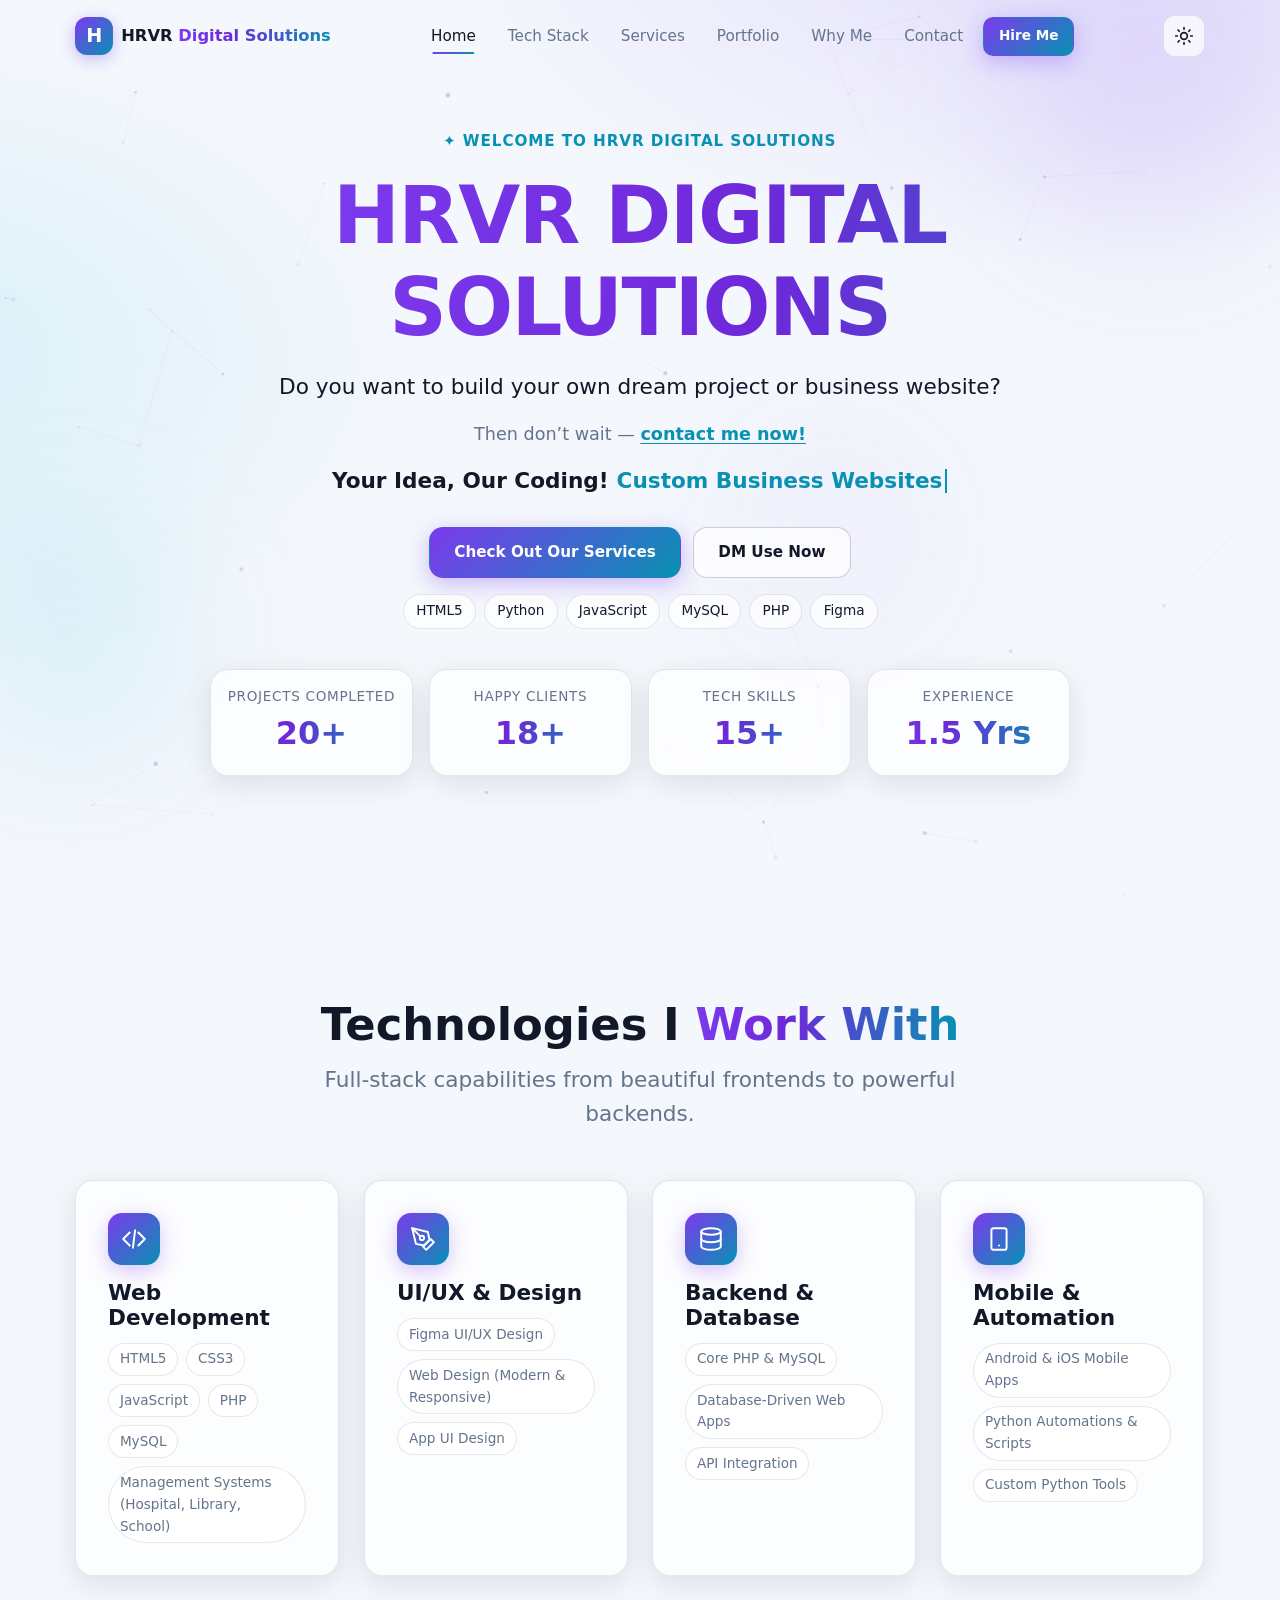
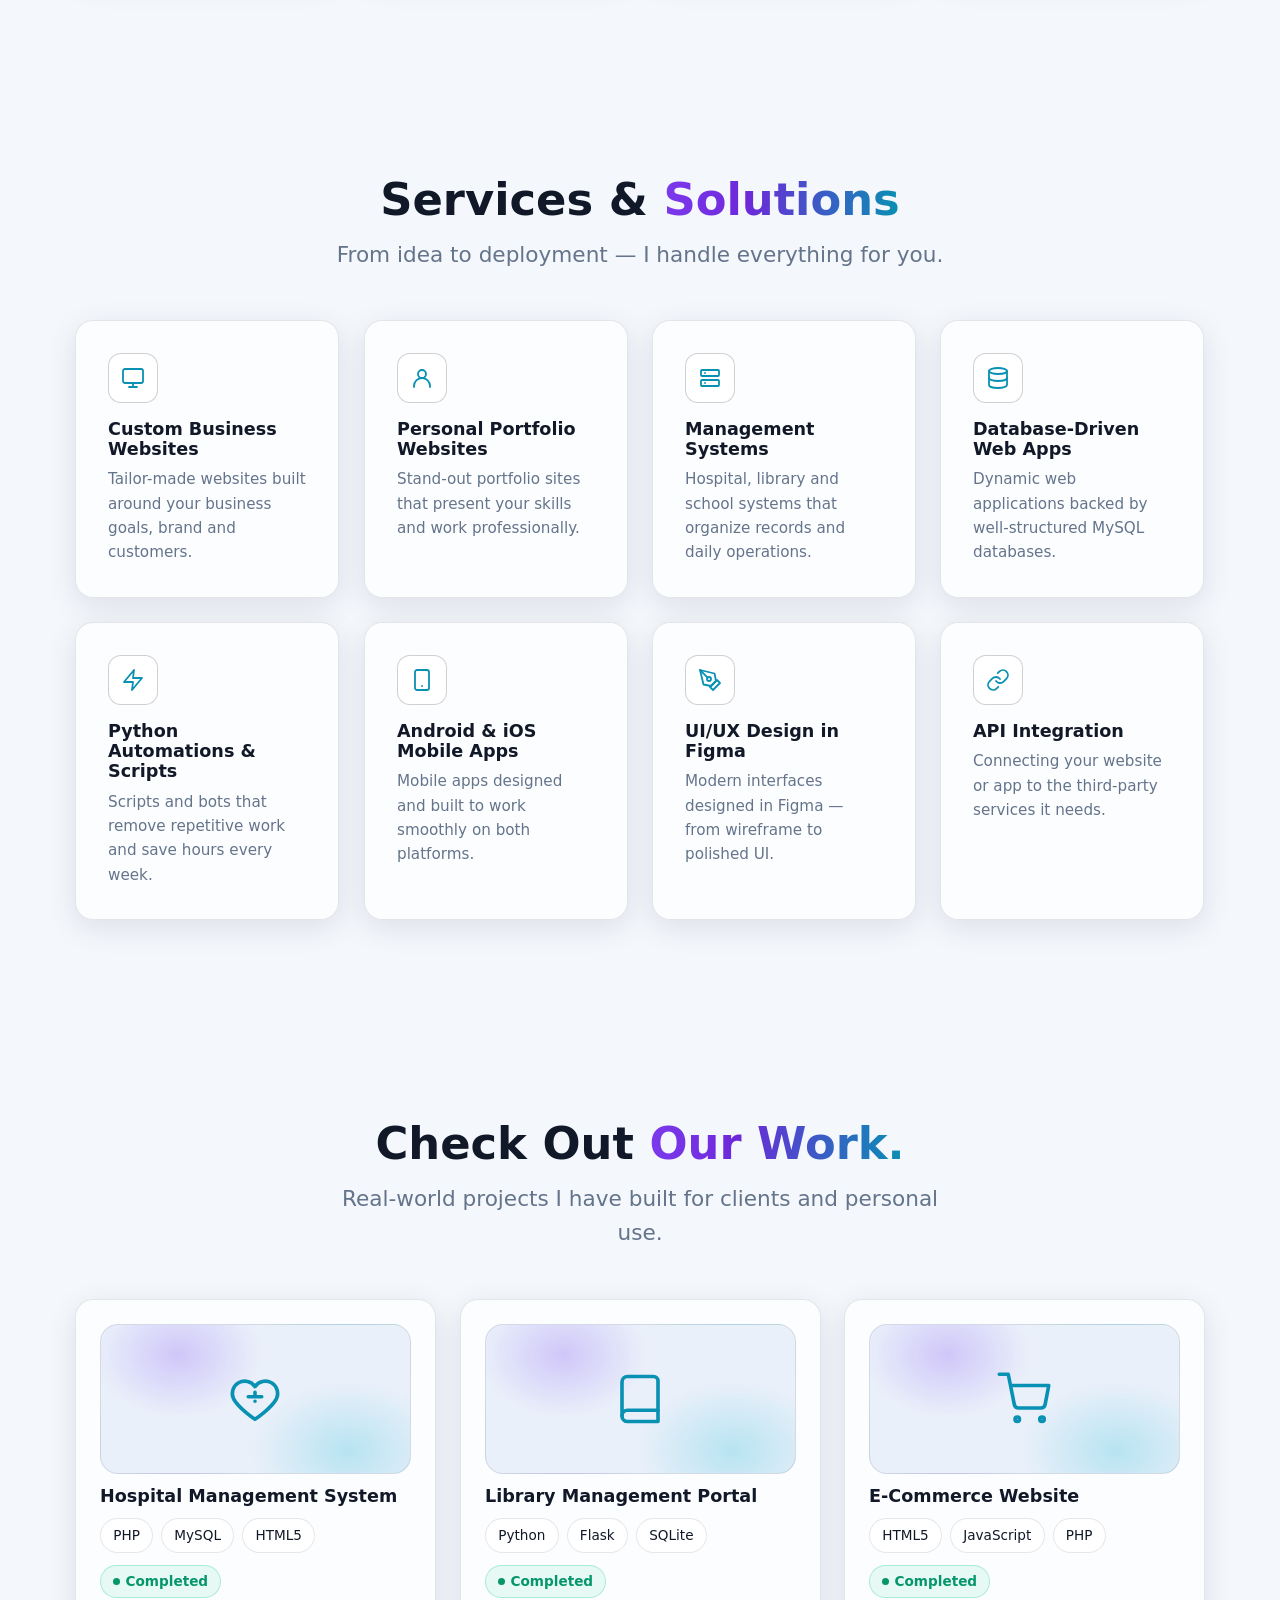
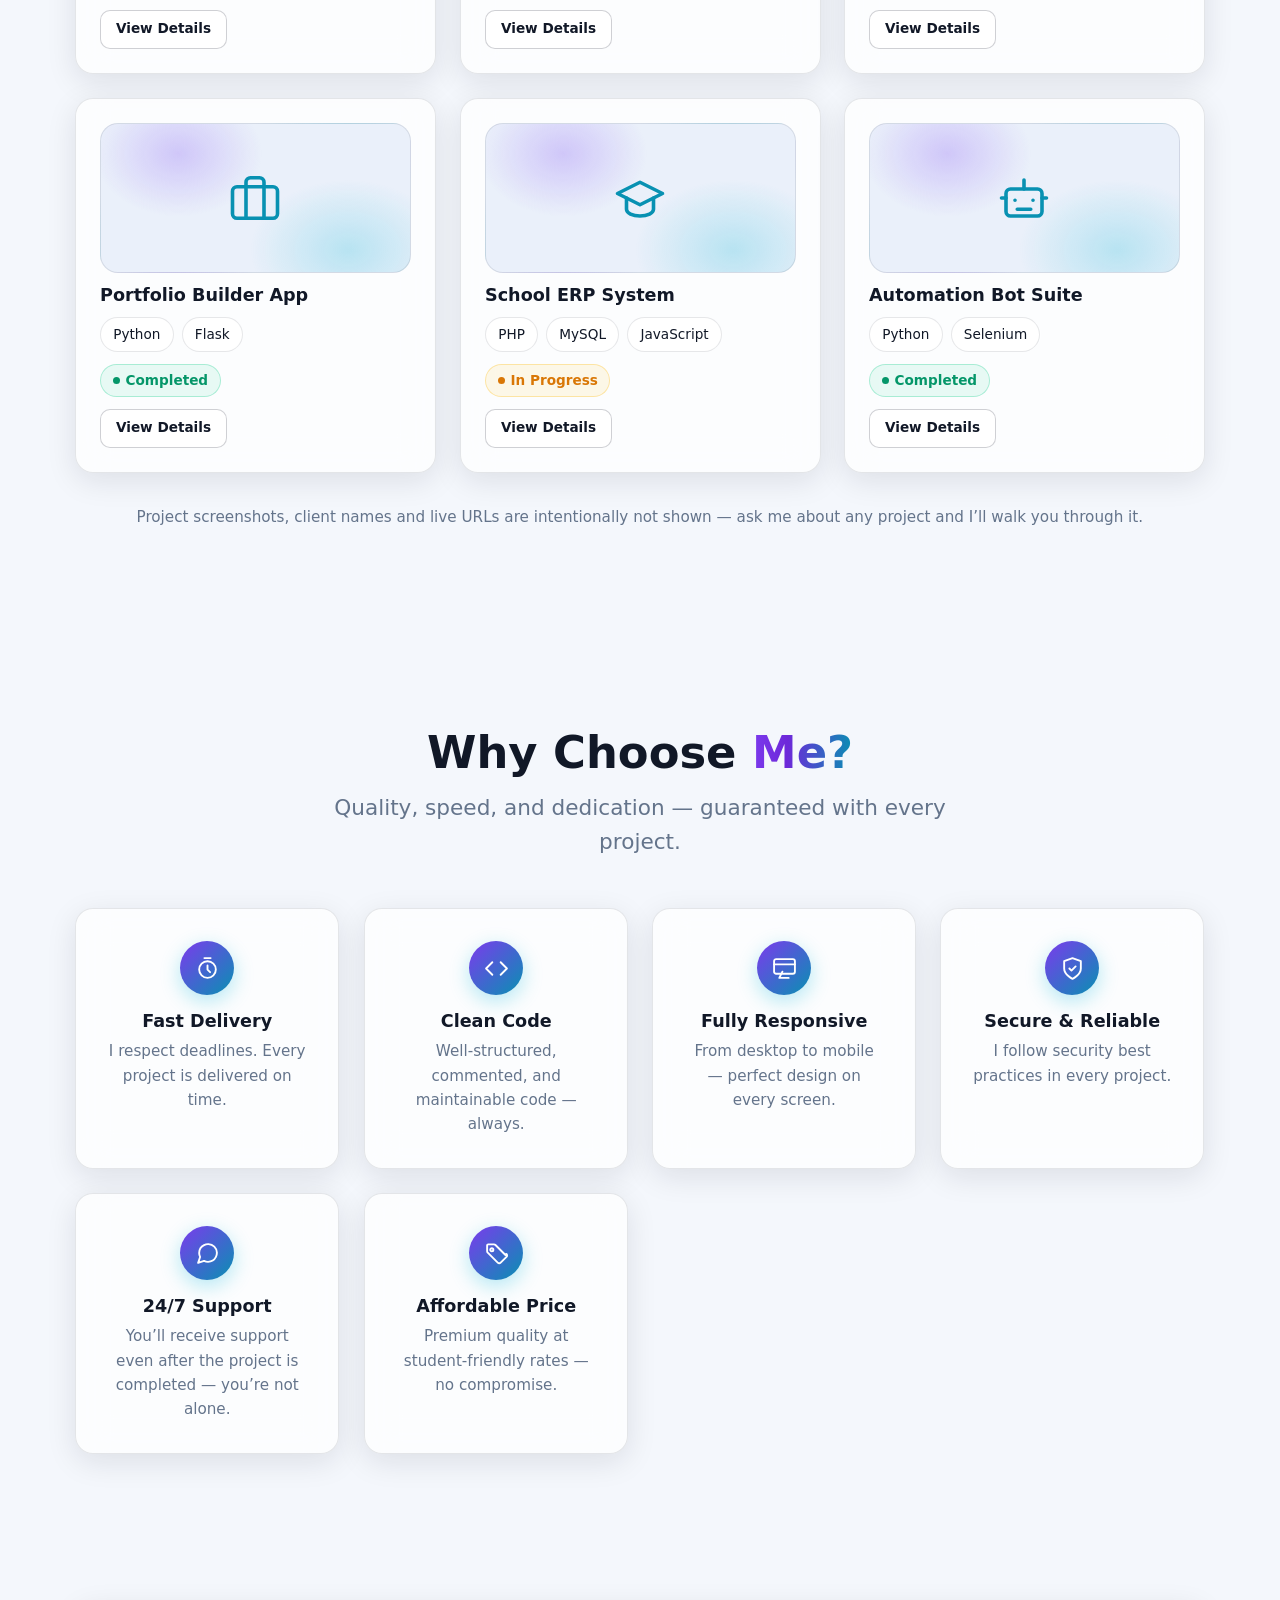
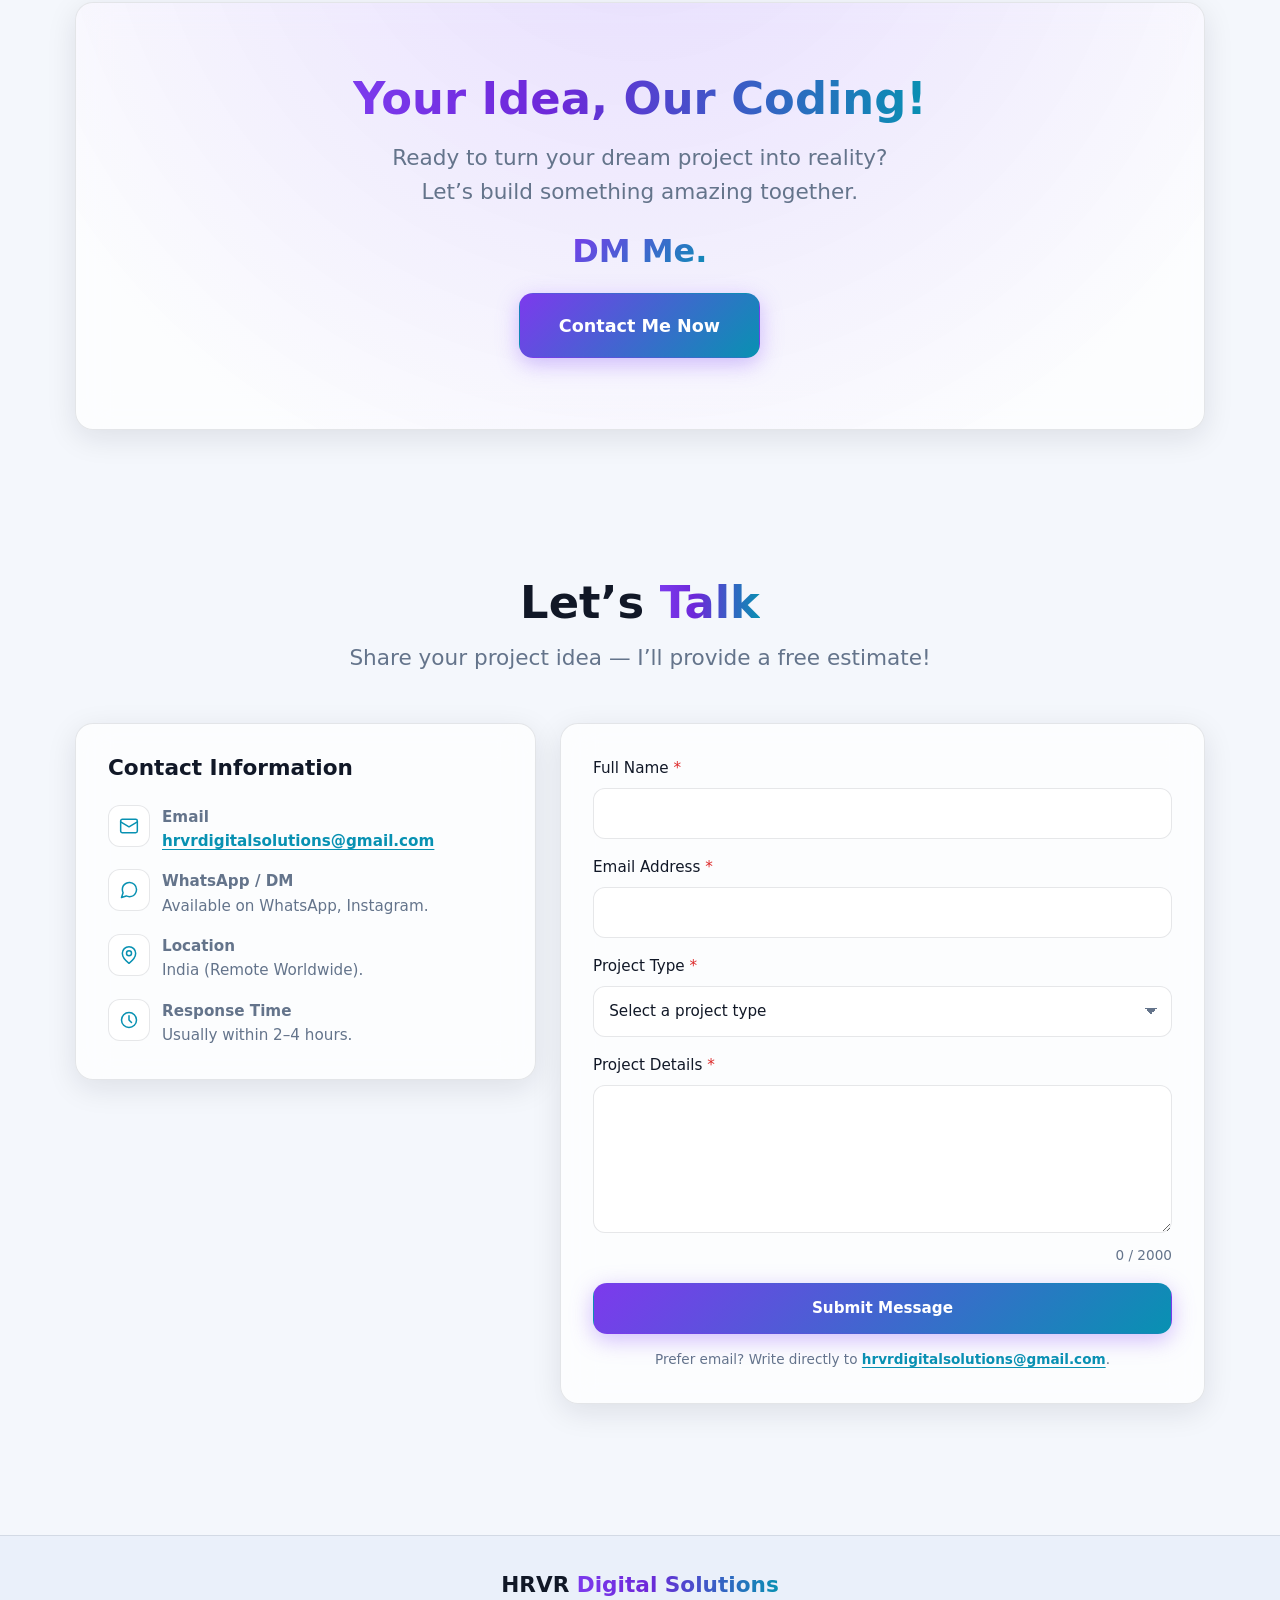
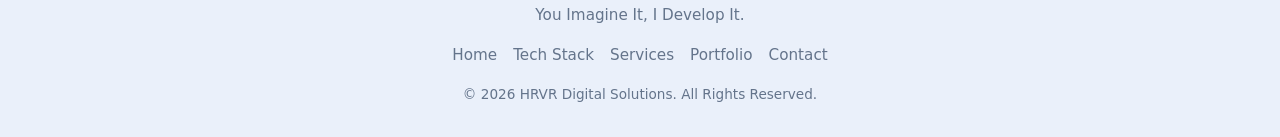
==== index.html @ 21f45f46 "Initial commit with active contact form" ====
<!DOCTYPE html>
<html lang="en" data-theme="dark">
<head>
  <meta charset="UTF-8" />
  <meta name="viewport" content="width=device-width, initial-scale=1.0" />
  <meta http-equiv="X-Content-Type-Options" content="nosniff" />

  <!--
    SECURITY NOTE (Content-Security-Policy):
    A meta CSP is a convenience only and CANNOT replace real HTTP response headers.
    Deploy the strict CSP documented in security/SECURITY.md via your hosting
    provider's header configuration (e.g. _headers file, nginx, Netlify, Vercel).
    It is intentionally NOT inlined here so the header remains the single source
    of truth and cannot drift from this file.
  -->

  <title>HRVR Digital Solutions — Custom Websites, Automations & Mobile Apps</title>
  <meta name="description" content="HRVR Digital Solutions builds custom business websites, management systems, Python automations, mobile apps and UI/UX designs. India-based, working remotely worldwide. Free estimates — response within 2-4 hours." />
  <meta name="robots" content="index, follow" />
  <meta name="author" content="HRVR Digital Solutions" />

  <!-- Open Graph -->
  <meta property="og:type" content="website" />
  <meta property="og:site_name" content="HRVR Digital Solutions" />
  <meta property="og:title" content="HRVR Digital Solutions — Your Idea, Our Coding!" />
  <meta property="og:description" content="Custom business websites, management systems, Python automations, mobile apps and UI/UX design. Contact for a free estimate." />
  <meta property="og:locale" content="en_US" />
  <!-- Canonical URL: uncomment and set to your real production domain on deploy.
  <link rel="canonical" href="https://YOUR-DOMAIN.example/" />
  <meta property="og:url" content="https://YOUR-DOMAIN.example/" />
  -->

  <meta name="theme-color" content="#080B18" media="(prefers-color-scheme: dark)" />
  <meta name="theme-color" content="#F4F7FC" media="(prefers-color-scheme: light)" />

  <link rel="icon" type="image/svg+xml" href="assets/icons/favicon.svg" />

  <!-- Theme guard: sets data-theme BEFORE first paint to prevent theme flash. -->
  <script src="js/theme.js"></script>

  <link rel="stylesheet" href="css/variables.css" />
  <link rel="stylesheet" href="css/reset.css" />
  <link rel="stylesheet" href="css/themes.css" />
  <link rel="stylesheet" href="css/style.css" />
  <link rel="stylesheet" href="css/components.css" />
  <link rel="stylesheet" href="css/animations.css" />
  <link rel="stylesheet" href="css/responsive.css" />
</head>

<body>
  <a class="skip-link" href="#main-content">Skip to main content</a>

  <!-- Page loader -->
  <div class="page-loader" id="page-loader" aria-hidden="true">
    <div class="page-loader__ring" role="presentation"></div>
    <p class="page-loader__brand">HRVR</p>
  </div>

  <!-- Ambient background layer -->
  <div class="bg-layer" aria-hidden="true">
    <div class="orb orb--1"></div>
    <div class="orb orb--2"></div>
    <div class="orb orb--3"></div>
    <canvas id="particle-canvas" class="bg-layer__canvas"></canvas>
  </div>

  <!-- ============ NAVIGATION ============ -->
  <header class="site-header" id="site-header">
    <nav class="navbar" aria-label="Primary navigation">
      <a href="#home" class="navbar__brand" data-nav-link>
        <span class="navbar__logo" aria-hidden="true">H</span>
        <span class="navbar__name">HRVR <span class="text-gradient">Digital Solutions</span></span>
      </a>

      <ul class="navbar__links" id="nav-links">
        <li><a href="#home" class="navbar__link is-active" data-nav-link>Home</a></li>
        <li><a href="#tech-stack" class="navbar__link" data-nav-link>Tech Stack</a></li>
        <li><a href="#services" class="navbar__link" data-nav-link>Services</a></li>
        <li><a href="#portfolio" class="navbar__link" data-nav-link>Portfolio</a></li>
        <li><a href="#why-me" class="navbar__link" data-nav-link>Why Me</a></li>
        <li><a href="#contact" class="navbar__link" data-nav-link>Contact</a></li>
        <li class="navbar__cta-item">
          <a href="#contact" class="btn btn--primary btn--sm" data-nav-link>Hire Me</a>
        </li>
      </ul>

      <div class="navbar__actions">
        <button type="button" class="theme-toggle" id="theme-toggle" aria-label="Switch to light theme" aria-pressed="false">
          <svg class="icon icon--sun" viewBox="0 0 24 24" fill="none" stroke="currentColor" stroke-width="2" stroke-linecap="round" aria-hidden="true">
            <circle cx="12" cy="12" r="4"></circle>
            <path d="M12 2v2m0 16v2M4.93 4.93l1.41 1.41m11.32 11.32 1.41 1.41M2 12h2m16 0h2M4.93 19.07l1.41-1.41M17.66 6.34l1.41-1.41"></path>
          </svg>
          <svg class="icon icon--moon" viewBox="0 0 24 24" fill="none" stroke="currentColor" stroke-width="2" stroke-linecap="round" aria-hidden="true">
            <path d="M21 12.79A9 9 0 1 1 11.21 3 7 7 0 0 0 21 12.79z"></path>
          </svg>
        </button>

        <button type="button" class="hamburger" id="hamburger" aria-label="Open navigation menu" aria-expanded="false" aria-controls="nav-links">
          <span class="hamburger__bar" aria-hidden="true"></span>
          <span class="hamburger__bar" aria-hidden="true"></span>
          <span class="hamburger__bar" aria-hidden="true"></span>
        </button>
      </div>
    </nav>
  </header>

  <main id="main-content">
    <!-- ============ HERO ============ -->
    <section class="section hero" id="home" aria-labelledby="hero-heading">
      <div class="container hero__inner">
        <p class="hero__eyebrow reveal" data-reveal>✦ Welcome to HRVR Digital Solutions</p>

        <h1 class="hero__heading reveal" data-reveal id="hero-heading">
          <span class="text-gradient hero__heading-line">HRVR DIGITAL</span>
          <span class="text-gradient hero__heading-line">SOLUTIONS</span>
        </h1>

        <p class="hero__question reveal" data-reveal>
          Do you want to build your own dream project or business website?
        </p>
        <p class="hero__answer reveal" data-reveal>
          Then don&rsquo;t wait — <a href="#contact" class="link-accent" data-nav-link>contact me now!</a>
        </p>

        <p class="hero__tagline reveal" data-reveal>
          <span class="hero__tagline-static">Your Idea, Our&nbsp;Coding!</span>
          <span class="hero__typing-wrap" aria-hidden="true"><span id="typing-text"></span><span class="typing-caret"></span></span>
          <span class="visually-hidden">Specialties: Custom Business Websites, Python Automations, Mobile Apps, Management Systems, UI/UX Designs in Figma.</span>
        </p>

        <div class="hero__cta reveal" data-reveal>
          <a href="#services" class="btn btn--primary" data-nav-link>Check Out Our Services</a>
          <a href="#contact" class="btn btn--ghost" data-nav-link>DM Use Now</a>
        </div>

        <ul class="badge-row reveal" data-reveal aria-label="Core technologies">
          <li class="badge">HTML5</li>
          <li class="badge">Python</li>
          <li class="badge">JavaScript</li>
          <li class="badge">MySQL</li>
          <li class="badge">PHP</li>
          <li class="badge">Figma</li>
        </ul>

        <dl class="stats-grid reveal" data-reveal>
          <div class="stat glass-card">
            <dt class="stat__label">Projects Completed</dt>
            <dd class="stat__value"><span class="counter" data-target="20">0</span>+</dd>
          </div>
          <div class="stat glass-card">
            <dt class="stat__label">Happy Clients</dt>
            <dd class="stat__value"><span class="counter" data-target="18">0</span>+</dd>
          </div>
          <div class="stat glass-card">
            <dt class="stat__label">Tech Skills</dt>
            <dd class="stat__value"><span class="counter" data-target="15">0</span>+</dd>
          </div>
          <div class="stat glass-card">
            <dt class="stat__label">Experience</dt>
            <dd class="stat__value"><span class="counter" data-target="1.5" data-decimals="1">0</span> Yrs</dd>
          </div>
        </dl>
      </div>
    </section>

    <!-- ============ TECH STACK ============ -->
    <section class="section" id="tech-stack" aria-labelledby="tech-heading">
      <div class="container">
        <header class="section__header reveal" data-reveal>
          <h2 class="section__title" id="tech-heading">Technologies I <span class="text-gradient">Work With</span></h2>
          <p class="section__desc">Full-stack capabilities from beautiful frontends to powerful backends.</p>
        </header>

        <div class="tech-grid">
          <article class="glass-card tech-card reveal" data-reveal>
            <div class="tech-card__icon" aria-hidden="true">
              <svg viewBox="0 0 24 24" fill="none" stroke="currentColor" stroke-width="1.8" stroke-linecap="round" stroke-linejoin="round"><path d="m8 6-6 6 6 6M16 6l6 6-6 6M13 4l-2 16"/></svg>
            </div>
            <h3 class="tech-card__title">Web Development</h3>
            <ul class="chip-list">
              <li class="chip">HTML5</li>
              <li class="chip">CSS3</li>
              <li class="chip">JavaScript</li>
              <li class="chip">PHP</li>
              <li class="chip">MySQL</li>
              <li class="chip">Management Systems (Hospital, Library, School)</li>
            </ul>
          </article>

          <article class="glass-card tech-card reveal" data-reveal>
            <div class="tech-card__icon" aria-hidden="true">
              <svg viewBox="0 0 24 24" fill="none" stroke="currentColor" stroke-width="1.8" stroke-linecap="round" stroke-linejoin="round"><path d="M12 19l7-7 3 3-7 7-3-3z"/><path d="M18 13l-1.5-7.5L2 2l3.5 14.5L13 18l5-5z"/><path d="M2 2l7.586 7.586"/><circle cx="11" cy="11" r="2"/></svg>
            </div>
            <h3 class="tech-card__title">UI/UX &amp; Design</h3>
            <ul class="chip-list">
              <li class="chip">Figma UI/UX Design</li>
              <li class="chip">Web Design (Modern &amp; Responsive)</li>
              <li class="chip">App UI Design</li>
            </ul>
          </article>

          <article class="glass-card tech-card reveal" data-reveal>
            <div class="tech-card__icon" aria-hidden="true">
              <svg viewBox="0 0 24 24" fill="none" stroke="currentColor" stroke-width="1.8" stroke-linecap="round" stroke-linejoin="round"><ellipse cx="12" cy="5" rx="9" ry="3"/><path d="M21 12c0 1.66-4 3-9 3s-9-1.34-9-3"/><path d="M3 5v14c0 1.66 4 3 9 3s9-1.34 9-3V5"/></svg>
            </div>
            <h3 class="tech-card__title">Backend &amp; Database</h3>
            <ul class="chip-list">
              <li class="chip">Core PHP &amp; MySQL</li>
              <li class="chip">Database-Driven Web Apps</li>
              <li class="chip">API Integration</li>
            </ul>
          </article>

          <article class="glass-card tech-card reveal" data-reveal>
            <div class="tech-card__icon" aria-hidden="true">
              <svg viewBox="0 0 24 24" fill="none" stroke="currentColor" stroke-width="1.8" stroke-linecap="round" stroke-linejoin="round"><rect x="5" y="2" width="14" height="20" rx="2"/><path d="M12 18h.01"/></svg>
            </div>
            <h3 class="tech-card__title">Mobile &amp; Automation</h3>
            <ul class="chip-list">
              <li class="chip">Android &amp; iOS Mobile Apps</li>
              <li class="chip">Python Automations &amp; Scripts</li>
              <li class="chip">Custom Python Tools</li>
            </ul>
          </article>
        </div>
      </div>
    </section>

    <!-- ============ SERVICES ============ -->
    <section class="section" id="services" aria-labelledby="services-heading">
      <div class="container">
        <header class="section__header reveal" data-reveal>
          <h2 class="section__title">Services &amp; <span class="text-gradient">Solutions</span></h2>
          <p class="section__desc" id="services-heading">From idea to deployment — I handle everything for you.</p>
        </header>

        <div class="services-grid">
          <article class="glass-card service-card reveal" data-reveal>
            <div class="service-card__icon" aria-hidden="true">
              <svg viewBox="0 0 24 24" fill="none" stroke="currentColor" stroke-width="1.8" stroke-linecap="round" stroke-linejoin="round"><rect x="2" y="3" width="20" height="14" rx="2"/><path d="M8 21h8M12 17v4"/></svg>
            </div>
            <h3 class="service-card__title">Custom Business Websites</h3>
            <p class="service-card__desc">Tailor-made websites built around your business goals, brand and customers.</p>
          </article>

          <article class="glass-card service-card reveal" data-reveal>
            <div class="service-card__icon" aria-hidden="true">
              <svg viewBox="0 0 24 24" fill="none" stroke="currentColor" stroke-width="1.8" stroke-linecap="round" stroke-linejoin="round"><circle cx="12" cy="8" r="4"/><path d="M4 21v-1a8 8 0 0 1 16 0v1"/></svg>
            </div>
            <h3 class="service-card__title">Personal Portfolio Websites</h3>
            <p class="service-card__desc">Stand-out portfolio sites that present your skills and work professionally.</p>
          </article>

          <article class="glass-card service-card reveal" data-reveal>
            <div class="service-card__icon" aria-hidden="true">
              <svg viewBox="0 0 24 24" fill="none" stroke="currentColor" stroke-width="1.8" stroke-linecap="round" stroke-linejoin="round"><rect x="3" y="4" width="18" height="6" rx="1"/><rect x="3" y="14" width="18" height="6" rx="1"/><path d="M7 7h.01M7 17h.01"/></svg>
            </div>
            <h3 class="service-card__title">Management Systems</h3>
            <p class="service-card__desc">Hospital, library and school systems that organize records and daily operations.</p>
          </article>

          <article class="glass-card service-card reveal" data-reveal>
            <div class="service-card__icon" aria-hidden="true">
              <svg viewBox="0 0 24 24" fill="none" stroke="currentColor" stroke-width="1.8" stroke-linecap="round" stroke-linejoin="round"><ellipse cx="12" cy="5" rx="9" ry="3"/><path d="M21 12c0 1.66-4 3-9 3s-9-1.34-9-3"/><path d="M3 5v14c0 1.66 4 3 9 3s9-1.34 9-3V5"/></svg>
            </div>
            <h3 class="service-card__title">Database-Driven Web Apps</h3>
            <p class="service-card__desc">Dynamic web applications backed by well-structured MySQL databases.</p>
          </article>

          <article class="glass-card service-card reveal" data-reveal>
            <div class="service-card__icon" aria-hidden="true">
              <svg viewBox="0 0 24 24" fill="none" stroke="currentColor" stroke-width="1.8" stroke-linecap="round" stroke-linejoin="round"><path d="M13 2 3 14h9l-1 8 10-12h-9l1-8z"/></svg>
            </div>
            <h3 class="service-card__title">Python Automations &amp; Scripts</h3>
            <p class="service-card__desc">Scripts and bots that remove repetitive work and save hours every week.</p>
          </article>

          <article class="glass-card service-card reveal" data-reveal>
            <div class="service-card__icon" aria-hidden="true">
              <svg viewBox="0 0 24 24" fill="none" stroke="currentColor" stroke-width="1.8" stroke-linecap="round" stroke-linejoin="round"><rect x="5" y="2" width="14" height="20" rx="2"/><path d="M12 18h.01"/></svg>
            </div>
            <h3 class="service-card__title">Android &amp; iOS Mobile Apps</h3>
            <p class="service-card__desc">Mobile apps designed and built to work smoothly on both platforms.</p>
          </article>

          <article class="glass-card service-card reveal" data-reveal>
            <div class="service-card__icon" aria-hidden="true">
              <svg viewBox="0 0 24 24" fill="none" stroke="currentColor" stroke-width="1.8" stroke-linecap="round" stroke-linejoin="round"><path d="M12 19l7-7 3 3-7 7-3-3z"/><path d="M18 13l-1.5-7.5L2 2l3.5 14.5L13 18l5-5z"/><path d="M2 2l7.586 7.586"/><circle cx="11" cy="11" r="2"/></svg>
            </div>
            <h3 class="service-card__title">UI/UX Design in Figma</h3>
            <p class="service-card__desc">Modern interfaces designed in Figma — from wireframe to polished UI.</p>
          </article>

          <article class="glass-card service-card reveal" data-reveal>
            <div class="service-card__icon" aria-hidden="true">
              <svg viewBox="0 0 24 24" fill="none" stroke="currentColor" stroke-width="1.8" stroke-linecap="round" stroke-linejoin="round"><path d="M10 13a5 5 0 0 0 7.54.54l3-3a5 5 0 0 0-7.07-7.07l-1.72 1.71"/><path d="M14 11a5 5 0 0 0-7.54-.54l-3 3a5 5 0 0 0 7.07 7.07l1.71-1.71"/></svg>
            </div>
            <h3 class="service-card__title">API Integration</h3>
            <p class="service-card__desc">Connecting your website or app to the third-party services it needs.</p>
          </article>
        </div>
      </div>
    </section>

    <!-- ============ PORTFOLIO ============ -->
    <section class="section" id="portfolio" aria-labelledby="portfolio-heading">
      <div class="container">
        <header class="section__header reveal" data-reveal>
          <h2 class="section__title">Check Out <span class="text-gradient">Our Work.</span></h2>
          <p class="section__desc" id="portfolio-heading">Real-world projects I have built for clients and personal use.</p>
        </header>

        <div class="portfolio-grid">
          <article class="glass-card project-card reveal" data-reveal
            data-project='{"title":"Hospital Management System","tech":["PHP","MySQL","HTML5"],"status":"Completed"}'>
            <div class="project-card__visual" aria-hidden="true">
              <svg viewBox="0 0 24 24" fill="none" stroke="currentColor" stroke-width="1.6" stroke-linecap="round" stroke-linejoin="round"><path d="M12 21s-7-4.6-9.5-9A5.5 5.5 0 0 1 12 6.5 5.5 5.5 0 0 1 21.5 12C19 16.4 12 21 12 21z"/><path d="M9 11h2m2 0h2m-3-2v2m0 2v.01" /></svg>
            </div>
            <h3 class="project-card__title">Hospital Management System</h3>
            <ul class="badge-row badge-row--sm" aria-label="Technologies used">
              <li class="badge">PHP</li><li class="badge">MySQL</li><li class="badge">HTML5</li>
            </ul>
            <p class="project-card__meta">
              <span class="status status--done" aria-label="Status: Completed"><span class="status__dot" aria-hidden="true"></span>Completed</span>
            </p>
            <button type="button" class="btn btn--ghost btn--sm project-card__details" data-project-details>View Details</button>
          </article>

          <article class="glass-card project-card reveal" data-reveal
            data-project='{"title":"Library Management Portal","tech":["Python","Flask","SQLite"],"status":"Completed"}'>
            <div class="project-card__visual" aria-hidden="true">
              <svg viewBox="0 0 24 24" fill="none" stroke="currentColor" stroke-width="1.6" stroke-linecap="round" stroke-linejoin="round"><path d="M4 19.5A2.5 2.5 0 0 1 6.5 17H20V4a2 2 0 0 0-2-2H6.5A2.5 2.5 0 0 0 4 4.5v15z"/><path d="M4 19.5A2.5 2.5 0 0 0 6.5 22H20v-5"/></svg>
            </div>
            <h3 class="project-card__title">Library Management Portal</h3>
            <ul class="badge-row badge-row--sm" aria-label="Technologies used">
              <li class="badge">Python</li><li class="badge">Flask</li><li class="badge">SQLite</li>
            </ul>
            <p class="project-card__meta">
              <span class="status status--done" aria-label="Status: Completed"><span class="status__dot" aria-hidden="true"></span>Completed</span>
            </p>
            <button type="button" class="btn btn--ghost btn--sm project-card__details" data-project-details>View Details</button>
          </article>

          <article class="glass-card project-card reveal" data-reveal
            data-project='{"title":"E-Commerce Website","tech":["HTML5","JavaScript","PHP"],"status":"Completed"}'>
            <div class="project-card__visual" aria-hidden="true">
              <svg viewBox="0 0 24 24" fill="none" stroke="currentColor" stroke-width="1.6" stroke-linecap="round" stroke-linejoin="round"><circle cx="9" cy="21" r="1"/><circle cx="20" cy="21" r="1"/><path d="M1 1h4l2.68 13.39a2 2 0 0 0 2 1.61h9.72a2 2 0 0 0 2-1.61L23 6H6"/></svg>
            </div>
            <h3 class="project-card__title">E-Commerce Website</h3>
            <ul class="badge-row badge-row--sm" aria-label="Technologies used">
              <li class="badge">HTML5</li><li class="badge">JavaScript</li><li class="badge">PHP</li>
            </ul>
            <p class="project-card__meta">
              <span class="status status--done" aria-label="Status: Completed"><span class="status__dot" aria-hidden="true"></span>Completed</span>
            </p>
            <button type="button" class="btn btn--ghost btn--sm project-card__details" data-project-details>View Details</button>
          </article>

          <article class="glass-card project-card reveal" data-reveal
            data-project='{"title":"Portfolio Builder App","tech":["Python","Flask"],"status":"Completed"}'>
            <div class="project-card__visual" aria-hidden="true">
              <svg viewBox="0 0 24 24" fill="none" stroke="currentColor" stroke-width="1.6" stroke-linecap="round" stroke-linejoin="round"><rect x="2" y="7" width="20" height="14" rx="2"/><path d="M16 21V5a2 2 0 0 0-2-2h-4a2 2 0 0 0-2 2v16"/></svg>
            </div>
            <h3 class="project-card__title">Portfolio Builder App</h3>
            <ul class="badge-row badge-row--sm" aria-label="Technologies used">
              <li class="badge">Python</li><li class="badge">Flask</li>
            </ul>
            <p class="project-card__meta">
              <span class="status status--done" aria-label="Status: Completed"><span class="status__dot" aria-hidden="true"></span>Completed</span>
            </p>
            <button type="button" class="btn btn--ghost btn--sm project-card__details" data-project-details>View Details</button>
          </article>

          <article class="glass-card project-card reveal" data-reveal
            data-project='{"title":"School ERP System","tech":["PHP","MySQL","JavaScript"],"status":"In Progress"}'>
            <div class="project-card__visual" aria-hidden="true">
              <svg viewBox="0 0 24 24" fill="none" stroke="currentColor" stroke-width="1.6" stroke-linecap="round" stroke-linejoin="round"><path d="M22 10 12 5 2 10l10 5 10-5z"/><path d="M6 12v5c0 1.66 2.69 3 6 3s6-1.34 6-3v-5"/></svg>
            </div>
            <h3 class="project-card__title">School ERP System</h3>
            <ul class="badge-row badge-row--sm" aria-label="Technologies used">
              <li class="badge">PHP</li><li class="badge">MySQL</li><li class="badge">JavaScript</li>
            </ul>
            <p class="project-card__meta">
              <span class="status status--progress" aria-label="Status: In Progress"><span class="status__dot" aria-hidden="true"></span>In Progress</span>
            </p>
            <button type="button" class="btn btn--ghost btn--sm project-card__details" data-project-details>View Details</button>
          </article>

          <article class="glass-card project-card reveal" data-reveal
            data-project='{"title":"Automation Bot Suite","tech":["Python","Selenium"],"status":"Completed"}'>
            <div class="project-card__visual" aria-hidden="true">
              <svg viewBox="0 0 24 24" fill="none" stroke="currentColor" stroke-width="1.6" stroke-linecap="round" stroke-linejoin="round"><rect x="4" y="8" width="16" height="12" rx="2"/><path d="M12 8V4m-8 8H2m20 0h-2M8 13h.01M16 13h.01M9 17h6"/></svg>
            </div>
            <h3 class="project-card__title">Automation Bot Suite</h3>
            <ul class="badge-row badge-row--sm" aria-label="Technologies used">
              <li class="badge">Python</li><li class="badge">Selenium</li>
            </ul>
            <p class="project-card__meta">
              <span class="status status--done" aria-label="Status: Completed"><span class="status__dot" aria-hidden="true"></span>Completed</span>
            </p>
            <button type="button" class="btn btn--ghost btn--sm project-card__details" data-project-details>View Details</button>
          </article>
        </div>

        <p class="section__note reveal" data-reveal>Project screenshots, client names and live URLs are intentionally not shown — ask me about any project and I&rsquo;ll walk you through it.</p>
      </div>
    </section>

    <!-- ============ WHY CHOOSE ME ============ -->
    <section class="section" id="why-me" aria-labelledby="why-heading">
      <div class="container">
        <header class="section__header reveal" data-reveal>
          <h2 class="section__title">Why Choose <span class="text-gradient">Me?</span></h2>
          <p class="section__desc" id="why-heading">Quality, speed, and dedication — guaranteed with every project.</p>
        </header>

        <div class="benefits-grid">
          <article class="glass-card benefit-card reveal" data-reveal>
            <div class="benefit-card__icon" aria-hidden="true">
              <svg viewBox="0 0 24 24" fill="none" stroke="currentColor" stroke-width="1.8" stroke-linecap="round" stroke-linejoin="round"><circle cx="12" cy="13" r="8"/><path d="M12 9v4l2.5 2.5M9 2h6"/></svg>
            </div>
            <h3 class="benefit-card__title">Fast Delivery</h3>
            <p class="benefit-card__desc">I respect deadlines. Every project is delivered on time.</p>
          </article>

          <article class="glass-card benefit-card reveal" data-reveal>
            <div class="benefit-card__icon" aria-hidden="true">
              <svg viewBox="0 0 24 24" fill="none" stroke="currentColor" stroke-width="1.8" stroke-linecap="round" stroke-linejoin="round"><path d="m8 6-6 6 6 6M16 6l6 6-6 6"/></svg>
            </div>
            <h3 class="benefit-card__title">Clean Code</h3>
            <p class="benefit-card__desc">Well-structured, commented, and maintainable code — always.</p>
          </article>

          <article class="glass-card benefit-card reveal" data-reveal>
            <div class="benefit-card__icon" aria-hidden="true">
              <svg viewBox="0 0 24 24" fill="none" stroke="currentColor" stroke-width="1.8" stroke-linecap="round" stroke-linejoin="round"><rect x="2" y="3" width="20" height="14" rx="2"/><path d="M8 21h8M2 8h20M7 21l3-6"/></svg>
            </div>
            <h3 class="benefit-card__title">Fully Responsive</h3>
            <p class="benefit-card__desc">From desktop to mobile — perfect design on every screen.</p>
          </article>

          <article class="glass-card benefit-card reveal" data-reveal>
            <div class="benefit-card__icon" aria-hidden="true">
              <svg viewBox="0 0 24 24" fill="none" stroke="currentColor" stroke-width="1.8" stroke-linecap="round" stroke-linejoin="round"><path d="M12 22s8-4 8-10V5l-8-3-8 3v7c0 6 8 10 8 10z"/><path d="m9 12 2 2 4-4"/></svg>
            </div>
            <h3 class="benefit-card__title">Secure &amp; Reliable</h3>
            <p class="benefit-card__desc">I follow security best practices in every project.</p>
          </article>

          <article class="glass-card benefit-card reveal" data-reveal>
            <div class="benefit-card__icon" aria-hidden="true">
              <svg viewBox="0 0 24 24" fill="none" stroke="currentColor" stroke-width="1.8" stroke-linecap="round" stroke-linejoin="round"><path d="M21 11.5a8.38 8.38 0 0 1-.9 3.8 8.5 8.5 0 0 1-7.6 4.7 8.38 8.38 0 0 1-3.8-.9L3 21l1.9-5.7a8.38 8.38 0 0 1-.9-3.8 8.5 8.5 0 0 1 4.7-7.6 8.38 8.38 0 0 1 3.8-.9h.5a8.48 8.48 0 0 1 8 8v.5z"/></svg>
            </div>
            <h3 class="benefit-card__title">24/7 Support</h3>
            <p class="benefit-card__desc">You&rsquo;ll receive support even after the project is completed — you&rsquo;re not alone.</p>
          </article>

          <article class="glass-card benefit-card reveal" data-reveal>
            <div class="benefit-card__icon" aria-hidden="true">
              <svg viewBox="0 0 24 24" fill="none" stroke="currentColor" stroke-width="1.8" stroke-linecap="round" stroke-linejoin="round"><path d="M20.59 13.41 11 3.83A2 2 0 0 0 9.59 3.24H4a1 1 0 0 0-1 1v5.59a2 2 0 0 0 .59 1.41l9.58 9.59a2 2 0 0 0 2.83 0l5.59-5.59a2 2 0 0 0 0-2.83z"/><circle cx="7.5" cy="8.5" r="1.5"/></svg>
            </div>
            <h3 class="benefit-card__title">Affordable Price</h3>
            <p class="benefit-card__desc">Premium quality at student-friendly rates — no compromise.</p>
          </article>
        </div>
      </div>
    </section>

    <!-- ============ CTA ============ -->
    <section class="section section--cta" id="cta" aria-labelledby="cta-heading">
      <div class="container">
        <div class="cta-panel glass-card reveal" data-reveal>
          <h2 class="cta-panel__heading" id="cta-heading">
            <span class="text-gradient">Your Idea, Our Coding!</span>
          </h2>
          <p class="cta-panel__desc">
            Ready to turn your dream project into reality?<br />
            Let&rsquo;s build something amazing together.
          </p>
          <p class="cta-panel__highlight">DM&nbsp;Me.</p>
          <a href="#contact" class="btn btn--primary btn--lg" data-nav-link>Contact Me Now</a>
        </div>
      </div>
    </section>

    <!-- ============ CONTACT ============ -->
    <section class="section" id="contact" aria-labelledby="contact-heading">
      <div class="container">
        <header class="section__header reveal" data-reveal>
          <h2 class="section__title">Let&rsquo;s <span class="text-gradient">Talk</span></h2>
          <p class="section__desc" id="contact-heading">Share your project idea — I&rsquo;ll provide a free estimate!</p>
        </header>

        <div class="contact-layout">
          <div class="contact-info glass-card reveal" data-reveal>
            <h3 class="contact-info__title">Contact Information</h3>
            <ul class="contact-info__list">
              <li class="contact-info__item">
                <span class="contact-info__icon" aria-hidden="true">
                  <svg viewBox="0 0 24 24" fill="none" stroke="currentColor" stroke-width="1.8" stroke-linecap="round" stroke-linejoin="round"><rect x="2" y="4" width="20" height="16" rx="2"/><path d="m22 7-10 6L2 7"/></svg>
                </span>
                <span>
                  <strong>Email</strong>
                  <a href="mailto:hrvrdigitalsolutions@gmail.com" class="link-accent">hrvrdigitalsolutions@gmail.com</a>
                </span>
              </li>
              <li class="contact-info__item">
                <span class="contact-info__icon" aria-hidden="true">
                  <svg viewBox="0 0 24 24" fill="none" stroke="currentColor" stroke-width="1.8" stroke-linecap="round" stroke-linejoin="round"><path d="M21 11.5a8.38 8.38 0 0 1-.9 3.8 8.5 8.5 0 0 1-7.6 4.7 8.38 8.38 0 0 1-3.8-.9L3 21l1.9-5.7a8.38 8.38 0 0 1-.9-3.8 8.5 8.5 0 0 1 4.7-7.6 8.38 8.38 0 0 1 3.8-.9h.5a8.48 8.48 0 0 1 8 8v.5z"/></svg>
                </span>
                <span>
                  <strong>WhatsApp / DM</strong>
                  <span>Available on WhatsApp, Instagram.</span>
                </span>
              </li>
              <li class="contact-info__item">
                <span class="contact-info__icon" aria-hidden="true">
                  <svg viewBox="0 0 24 24" fill="none" stroke="currentColor" stroke-width="1.8" stroke-linecap="round" stroke-linejoin="round"><path d="M20 10c0 6-8 12-8 12s-8-6-8-12a8 8 0 0 1 16 0z"/><circle cx="12" cy="10" r="3"/></svg>
                </span>
                <span>
                  <strong>Location</strong>
                  <span>India (Remote Worldwide).</span>
                </span>
              </li>
              <li class="contact-info__item">
                <span class="contact-info__icon" aria-hidden="true">
                  <svg viewBox="0 0 24 24" fill="none" stroke="currentColor" stroke-width="1.8" stroke-linecap="round" stroke-linejoin="round"><circle cx="12" cy="12" r="9"/><path d="M12 7v5l3 3"/></svg>
                </span>
                <span>
                  <strong>Response Time</strong>
                  <span>Usually within 2&ndash;4 hours.</span>
                </span>
              </li>
            </ul>
          </div>

          <form class="contact-form glass-card reveal" data-reveal id="contact-form" novalidate>
            <div class="form-field">
              <label for="cf-name">Full Name <span class="required-mark" aria-hidden="true">*</span></label>
              <input type="text" id="cf-name" name="name" autocomplete="name" required maxlength="80"
                aria-describedby="cf-name-error" />
              <p class="field-error" id="cf-name-error" role="alert" hidden></p>
            </div>

            <div class="form-field">
              <label for="cf-email">Email Address <span class="required-mark" aria-hidden="true">*</span></label>
              <input type="email" id="cf-email" name="email" autocomplete="email" required maxlength="254"
                aria-describedby="cf-email-error" />
              <p class="field-error" id="cf-email-error" role="alert" hidden></p>
            </div>

            <div class="form-field">
              <label for="cf-type">Project Type <span class="required-mark" aria-hidden="true">*</span></label>
              <select id="cf-type" name="projectType" required aria-describedby="cf-type-error">
                <option value="" selected disabled>Select a project type</option>
                <option>Custom Business Website</option>
                <option>Personal Portfolio</option>
                <option>Management System</option>
                <option>Database-Driven Web App</option>
                <option>Python Automation/Scripts</option>
                <option>Android / iOS Mobile App</option>
                <option>UI/UX Design</option>
                <option>Other</option>
              </select>
              <p class="field-error" id="cf-type-error" role="alert" hidden></p>
            </div>

            <div class="form-field">
              <label for="cf-details">Project Details <span class="required-mark" aria-hidden="true">*</span></label>
              <textarea id="cf-details" name="details" rows="5" required maxlength="2000"
                aria-describedby="cf-details-error cf-details-counter"></textarea>
              <p class="char-counter" id="cf-details-counter" aria-live="off">0 / 2000</p>
              <p class="field-error" id="cf-details-error" role="alert" hidden></p>
            </div>

            <button type="submit" class="btn btn--primary btn--block" id="cf-submit">
              <span class="btn__label">Submit Message</span>
              <span class="btn__spinner" hidden aria-hidden="true"></span>
            </button>

            <p class="form-status" id="cf-status" role="status" aria-live="polite" hidden></p>

            <p class="form-note">
              Prefer email? Write directly to
              <a href="mailto:hrvrdigitalsolutions@gmail.com" class="link-accent">hrvrdigitalsolutions@gmail.com</a>.
            </p>
          </form>
        </div>
      </div>
    </section>
  </main>

  <!-- ============ FOOTER ============ -->
  <footer class="site-footer">
    <div class="container site-footer__inner">
      <div class="site-footer__brand">
        <p class="site-footer__name">HRVR <span class="text-gradient">Digital Solutions</span></p>
        <p class="site-footer__tagline">You Imagine It, I Develop It.</p>
      </div>

      <nav class="site-footer__nav" aria-label="Footer navigation">
        <a href="#home" data-nav-link>Home</a>
        <a href="#tech-stack" data-nav-link>Tech Stack</a>
        <a href="#services" data-nav-link>Services</a>
        <a href="#portfolio" data-nav-link>Portfolio</a>
        <a href="#contact" data-nav-link>Contact</a>
      </nav>

      <p class="site-footer__copy">
        &copy; <span id="footer-year">2026</span> HRVR Digital Solutions. All Rights Reserved.
      </p>
    </div>
  </footer>

  <!-- Scroll to top -->
  <button type="button" class="scroll-top" id="scroll-top" aria-label="Scroll back to top" hidden>
    <svg viewBox="0 0 24 24" fill="none" stroke="currentColor" stroke-width="2.2" stroke-linecap="round" stroke-linejoin="round" aria-hidden="true"><path d="M12 19V5M5 12l7-7 7 7"/></svg>
  </button>

  <!-- Project details modal -->
  <dialog class="project-modal" id="project-modal" aria-labelledby="project-modal-title">
    <div class="project-modal__inner glass-card">
      <button type="button" class="project-modal__close" id="project-modal-close" aria-label="Close project details">
        <svg viewBox="0 0 24 24" fill="none" stroke="currentColor" stroke-width="2.2" stroke-linecap="round" aria-hidden="true"><path d="M18 6 6 18M6 6l12 12"/></svg>
      </button>
      <h3 class="project-modal__title" id="project-modal-title">Project</h3>
      <p class="project-modal__status" id="project-modal-status"></p>
      <h4 class="project-modal__subtitle">Technologies Used</h4>
      <ul class="badge-row badge-row--sm" id="project-modal-tech"></ul>
      <p class="project-modal__note">Want to know more about this project? <a href="#contact" class="link-accent" data-modal-close-link>DM me</a> and I&rsquo;ll walk you through it.</p>
    </div>
  </dialog>

  <!-- Toast notifications -->
  <div class="toast-region" id="toast-region" aria-live="polite" aria-atomic="false"></div>

  <script src="js/config.js"></script>
  <script src="js/validation.js"></script>
  <script src="js/contact.js"></script>
  <script src="js/navigation.js"></script>
  <script src="js/animations.js"></script>
  <script src="js/interactions.js"></script>
  <script src="js/main.js"></script>
</body>
</html>
---- css/variables.css ----
/* ============================================================
   HRVR Digital Solutions — variables.css
   Design tokens: colors, spacing, radii, shadows, typography.
   Dark values are the :root defaults; light values live in
   themes.css under [data-theme="light"].
   ============================================================ */

:root {
  /* Brand palette (dark defaults) */
  --color-bg-primary: #080B18;
  --color-bg-secondary: #10172A;
  --color-surface: rgba(255, 255, 255, 0.07);
  --color-surface-strong: rgba(255, 255, 255, 0.12);
  --color-accent: #8B5CF6;
  --color-accent-2: #06B6D4;
  --color-text-primary: #F8FAFC;
  --color-text-secondary: #A1A1AA;
  --color-border: rgba(255, 255, 255, 0.12);
  --color-border-strong: rgba(255, 255, 255, 0.22);
  --color-danger: #F87171;
  --color-success: #34D399;
  --color-warning: #FBBF24;

  /* Gradients */
  --gradient-brand: linear-gradient(135deg, var(--color-accent) 0%, var(--color-accent-2) 100%);
  --gradient-heading: linear-gradient(92deg, #A78BFA 0%, #8B5CF6 35%, #06B6D4 100%);
  --gradient-glow: radial-gradient(circle at 30% 30%, rgba(139, 92, 246, 0.35), transparent 70%);

  /* Glass system */
  --glass-bg: var(--color-surface);
  --glass-border: var(--color-border);
  --glass-blur: 16px;
  --glass-radius: 18px;
  --glass-radius-lg: 26px;
  --glass-shadow: 0 8px 32px rgba(2, 4, 12, 0.45);
  --glass-shadow-hover: 0 14px 44px rgba(2, 4, 12, 0.6), 0 0 0 1px rgba(139, 92, 246, 0.25);

  /* Typography */
  --font-sans: "Segoe UI", system-ui, -apple-system, "Helvetica Neue", Arial, sans-serif;
  --font-size-xs: clamp(0.75rem, 0.7rem + 0.2vw, 0.85rem);
  --font-size-sm: clamp(0.85rem, 0.8rem + 0.25vw, 0.95rem);
  --font-size-base: clamp(1rem, 0.95rem + 0.3vw, 1.1rem);
  --font-size-lg: clamp(1.15rem, 1rem + 0.6vw, 1.35rem);
  --font-size-xl: clamp(1.4rem, 1.1rem + 1.2vw, 2rem);
  --font-size-2xl: clamp(1.8rem, 1.3rem + 2vw, 2.8rem);
  --font-size-hero: clamp(2.4rem, 1.4rem + 5vw, 5rem);
  --font-weight-normal: 400;
  --font-weight-medium: 500;
  --font-weight-semibold: 600;
  --font-weight-bold: 700;
  --font-weight-extrabold: 800;
  --line-height-tight: 1.15;
  --line-height-normal: 1.6;

  /* Spacing scale */
  --space-1: 0.25rem;
  --space-2: 0.5rem;
  --space-3: 0.75rem;
  --space-4: 1rem;
  --space-5: 1.5rem;
  --space-6: 2rem;
  --space-7: 3rem;
  --space-8: 4rem;
  --section-padding: clamp(4rem, 3rem + 4vw, 7rem);
  --container-max: 1200px;
  --container-pad: clamp(1.1rem, 0.6rem + 2vw, 2.5rem);

  /* Motion */
  --transition-fast: 160ms ease;
  --transition-med: 280ms ease;
  --transition-slow: 480ms cubic-bezier(0.22, 1, 0.36, 1);

  /* Layout */
  --header-height: 72px;
  --z-header: 100;
  --z-modal: 200;
  --z-toast: 300;
  --z-loader: 400;
}
---- css/themes.css ----
/* ============================================================
   HRVR Digital Solutions — themes.css
   Theme token overrides + smooth theme transition.
   Dark defaults are defined in variables.css (:root).
   ============================================================ */

/* ---------- LIGHT THEME ---------- */
[data-theme="light"] {
  --color-bg-primary: #F4F7FC;
  --color-bg-secondary: #EAF0FA;
  --color-surface: rgba(255, 255, 255, 0.72);
  --color-surface-strong: rgba(255, 255, 255, 0.9);
  --color-accent: #7C3AED;
  --color-accent-2: #0891B2;
  --color-text-primary: #111827;
  --color-text-secondary: #64748B;
  --color-border: rgba(15, 23, 42, 0.10);
  --color-border-strong: rgba(15, 23, 42, 0.20);
  --color-danger: #DC2626;
  --color-success: #059669;
  --color-warning: #D97706;

  --gradient-heading: linear-gradient(92deg, #7C3AED 0%, #6D28D9 35%, #0891B2 100%);

  --glass-shadow: 0 8px 30px rgba(15, 23, 42, 0.10);
  --glass-shadow-hover: 0 14px 40px rgba(15, 23, 42, 0.16), 0 0 0 1px rgba(124, 58, 237, 0.22);
}

/* ---------- THEME TRANSITION ----------
   Applied only while the theme is switching (class added by
   theme.js, removed on transitionend) so idle scroll/animation
   performance is unaffected. */
html.theme-transition,
html.theme-transition *,
html.theme-transition *::before,
html.theme-transition *::after {
  transition: background-color 300ms ease, color 300ms ease,
    border-color 300ms ease, box-shadow 300ms ease !important;
  transition-delay: 0ms !important;
}

/* ---------- THEME-AWARE COMPONENT OVERRIDES ---------- */

/* Ambient background orbs are toned down in light mode */
[data-theme="light"] .orb {
  opacity: 0.35;
  filter: blur(70px);
}

[data-theme="light"] .bg-layer__canvas {
  opacity: 0.5;
}

/* Selection color readable in both themes */
[data-theme="light"] ::selection {
  background: rgba(124, 58, 237, 0.25);
  color: #111827;
}

/* Gradient text keeps enough contrast in light mode */
[data-theme="light"] .text-gradient {
  -webkit-background-clip: text;
  background-clip: text;
}

/* Theme toggle icon visibility (driven by data-theme on <html>) */
.theme-toggle .icon--sun {
  display: none;
}

.theme-toggle .icon--moon {
  display: block;
}

[data-theme="light"] .theme-toggle .icon--sun {
  display: block;
}

[data-theme="light"] .theme-toggle .icon--moon {
  display: none;
}

/* Native color-scheme hint so form controls and scrollbars match */
[data-theme="light"] {
  color-scheme: light;
}

:root {
  color-scheme: dark;
}
---- css/style.css ----
/* ============================================================
   HRVR Digital Solutions — style.css
   Layout, sections, typography, ambient background.
   ============================================================ */

/* ---------- GLOBAL LAYOUT ---------- */
.container {
  width: 100%;
  max-width: var(--container-max);
  margin-inline: auto;
  padding-inline: var(--container-pad);
}

.section {
  position: relative;
  padding-block: var(--section-padding);
}

.section__header {
  text-align: center;
  max-width: 640px;
  margin-inline: auto;
  margin-bottom: var(--space-7);
}

.section__title {
  font-size: var(--font-size-2xl);
  font-weight: var(--font-weight-extrabold);
  margin-bottom: var(--space-3);
}

.section__desc {
  color: var(--color-text-secondary);
  font-size: var(--font-size-lg);
}

.section__note {
  margin-top: var(--space-6);
  text-align: center;
  color: var(--color-text-secondary);
  font-size: var(--font-size-sm);
}

.text-gradient {
  background-image: var(--gradient-heading);
  -webkit-background-clip: text;
  background-clip: text;
  -webkit-text-fill-color: transparent;
  color: transparent;
}

.link-accent {
  color: var(--color-accent-2);
  font-weight: var(--font-weight-semibold);
  text-decoration: underline;
  text-underline-offset: 3px;
}

.link-accent:hover {
  color: var(--color-accent);
}

/* ---------- AMBIENT BACKGROUND ---------- */
.bg-layer {
  position: fixed;
  inset: 0;
  z-index: -1;
  overflow: hidden;
  pointer-events: none;
  background:
    radial-gradient(1100px 600px at 85% -10%, rgba(139, 92, 246, 0.16), transparent 60%),
    radial-gradient(900px 550px at -10% 40%, rgba(6, 182, 212, 0.12), transparent 60%),
    var(--color-bg-primary);
}

.bg-layer__canvas {
  position: absolute;
  inset: 0;
  width: 100%;
  height: 100%;
  opacity: 0.85;
}

.orb {
  position: absolute;
  border-radius: 50%;
  filter: blur(60px);
  opacity: 0.55;
  will-change: transform;
}

.orb--1 {
  width: 420px;
  height: 420px;
  top: -120px;
  right: -80px;
  background: radial-gradient(circle, rgba(139, 92, 246, 0.55), transparent 70%);
  animation: orbFloat 14s ease-in-out infinite alternate;
}

.orb--2 {
  width: 340px;
  height: 340px;
  bottom: 10%;
  left: -100px;
  background: radial-gradient(circle, rgba(6, 182, 212, 0.45), transparent 70%);
  animation: orbFloat 18s ease-in-out infinite alternate-reverse;
}

.orb--3 {
  width: 260px;
  height: 260px;
  top: 45%;
  left: 55%;
  background: radial-gradient(circle, rgba(139, 92, 246, 0.3), transparent 70%);
  animation: orbFloat 22s ease-in-out infinite alternate;
}

/* ---------- HEADER / NAVBAR ---------- */
.site-header {
  position: fixed;
  top: 0;
  left: 0;
  right: 0;
  z-index: var(--z-header);
  transition: background-color var(--transition-med), box-shadow var(--transition-med),
    border-color var(--transition-med);
  border-bottom: 1px solid transparent;
}

.site-header.is-scrolled {
  background: var(--glass-bg);
  -webkit-backdrop-filter: blur(var(--glass-blur));
  backdrop-filter: blur(var(--glass-blur));
  border-bottom-color: var(--color-border);
  box-shadow: var(--glass-shadow);
}

.navbar {
  display: flex;
  align-items: center;
  justify-content: space-between;
  gap: var(--space-4);
  max-width: var(--container-max);
  margin-inline: auto;
  padding-inline: var(--container-pad);
  height: var(--header-height);
}

.navbar__brand {
  display: flex;
  align-items: center;
  gap: var(--space-2);
  font-weight: var(--font-weight-bold);
  white-space: nowrap;
}

.navbar__logo {
  display: grid;
  place-items: center;
  width: 38px;
  height: 38px;
  border-radius: 12px;
  background: var(--gradient-brand);
  color: #ffffff;
  font-weight: var(--font-weight-extrabold);
  font-size: 1.2rem;
  box-shadow: 0 4px 16px rgba(139, 92, 246, 0.4);
}

.navbar__name {
  font-size: 1.02rem;
}

.navbar__links {
  display: flex;
  align-items: center;
  gap: var(--space-2);
}

.navbar__link {
  position: relative;
  display: block;
  padding: var(--space-2) var(--space-3);
  border-radius: 10px;
  color: var(--color-text-secondary);
  font-size: var(--font-size-sm);
  font-weight: var(--font-weight-medium);
  transition: color var(--transition-fast), background-color var(--transition-fast);
}

.navbar__link::after {
  content: "";
  position: absolute;
  left: 50%;
  bottom: 2px;
  width: 0;
  height: 2px;
  border-radius: 2px;
  background: var(--gradient-brand);
  transform: translateX(-50%);
  transition: width var(--transition-med);
}

.navbar__link:hover {
  color: var(--color-text-primary);
}

.navbar__link.is-active {
  color: var(--color-text-primary);
}

.navbar__link.is-active::after {
  width: 60%;
}

.navbar__actions {
  display: flex;
  align-items: center;
  gap: var(--space-2);
}

/* Theme toggle */
.theme-toggle {
  display: grid;
  place-items: center;
  width: 42px;
  height: 42px;
  border-radius: 12px;
  border: 1px solid var(--color-border);
  background: var(--glass-bg);
  color: var(--color-text-primary);
  transition: border-color var(--transition-fast), transform var(--transition-fast);
}

.theme-toggle:hover {
  border-color: var(--color-border-strong);
  transform: translateY(-1px);
}

.theme-toggle .icon {
  width: 20px;
  height: 20px;
}

/* Hamburger */
.hamburger {
  display: none;
  flex-direction: column;
  justify-content: center;
  gap: 5px;
  width: 42px;
  height: 42px;
  padding: 10px;
  border-radius: 12px;
  border: 1px solid var(--color-border);
  background: var(--glass-bg);
}

.hamburger__bar {
  display: block;
  width: 100%;
  height: 2px;
  border-radius: 2px;
  background: var(--color-text-primary);
  transition: transform var(--transition-med), opacity var(--transition-med);
}

.hamburger.is-open .hamburger__bar:nth-child(1) {
  transform: translateY(7px) rotate(45deg);
}

.hamburger.is-open .hamburger__bar:nth-child(2) {
  opacity: 0;
}

.hamburger.is-open .hamburger__bar:nth-child(3) {
  transform: translateY(-7px) rotate(-45deg);
}

/* ---------- HERO ---------- */
.hero {
  min-height: 100svh;
  display: flex;
  align-items: center;
  padding-top: calc(var(--header-height) + var(--space-6));
}

.hero__inner {
  text-align: center;
  display: flex;
  flex-direction: column;
  align-items: center;
  gap: var(--space-4);
}

.hero__eyebrow {
  color: var(--color-accent-2);
  font-weight: var(--font-weight-semibold);
  font-size: var(--font-size-sm);
  letter-spacing: 0.06em;
  text-transform: uppercase;
}

.hero__heading {
  font-size: var(--font-size-hero);
  font-weight: var(--font-weight-extrabold);
  letter-spacing: -0.02em;
  display: flex;
  flex-direction: column;
}

.hero__heading-line {
  display: block;
}

.hero__question {
  font-size: var(--font-size-lg);
  max-width: 60ch;
}

.hero__answer {
  color: var(--color-text-secondary);
  font-size: var(--font-size-base);
}

.hero__tagline {
  display: flex;
  flex-wrap: wrap;
  justify-content: center;
  align-items: baseline;
  gap: var(--space-2);
  font-size: var(--font-size-lg);
  font-weight: var(--font-weight-semibold);
  min-height: 1.8em;
}

.hero__typing-wrap {
  color: var(--color-accent-2);
  white-space: nowrap;
}

.typing-caret {
  display: inline-block;
  width: 2px;
  height: 1.1em;
  margin-left: 3px;
  vertical-align: text-bottom;
  background: var(--color-accent-2);
  animation: caretBlink 1s steps(1) infinite;
}

.hero__cta {
  display: flex;
  flex-wrap: wrap;
  justify-content: center;
  gap: var(--space-3);
  margin-top: var(--space-2);
}

/* Stats */
.stats-grid {
  display: grid;
  grid-template-columns: repeat(4, minmax(0, 1fr));
  gap: var(--space-4);
  width: 100%;
  max-width: 860px;
  margin-top: var(--space-5);
}

.stat {
  padding: var(--space-4);
  text-align: center;
}

.stat__value {
  font-size: var(--font-size-xl);
  font-weight: var(--font-weight-extrabold);
  background-image: var(--gradient-heading);
  -webkit-background-clip: text;
  background-clip: text;
  -webkit-text-fill-color: transparent;
  color: transparent;
}

.stat__label {
  color: var(--color-text-secondary);
  font-size: var(--font-size-xs);
  text-transform: uppercase;
  letter-spacing: 0.05em;
}

/* ---------- TECH STACK ---------- */
.tech-grid {
  display: grid;
  grid-template-columns: repeat(auto-fit, minmax(250px, 1fr));
  gap: var(--space-5);
}

.tech-card {
  padding: var(--space-6);
}

.tech-card__icon {
  display: grid;
  place-items: center;
  width: 52px;
  height: 52px;
  margin-bottom: var(--space-4);
  border-radius: 14px;
  background: var(--gradient-brand);
  color: #ffffff;
  box-shadow: 0 6px 20px rgba(139, 92, 246, 0.35);
}

.tech-card__icon svg {
  width: 26px;
  height: 26px;
}

.tech-card__title {
  font-size: var(--font-size-lg);
  margin-bottom: var(--space-3);
}

.chip-list {
  display: flex;
  flex-wrap: wrap;
  gap: var(--space-2);
}

/* ---------- SERVICES ---------- */
.services-grid {
  display: grid;
  grid-template-columns: repeat(auto-fit, minmax(260px, 1fr));
  gap: var(--space-5);
}

.service-card {
  padding: var(--space-6);
}

.service-card__icon {
  display: grid;
  place-items: center;
  width: 50px;
  height: 50px;
  margin-bottom: var(--space-4);
  border-radius: 13px;
  border: 1px solid var(--color-border-strong);
  color: var(--color-accent-2);
  background: var(--color-surface);
}

.service-card__icon svg {
  width: 24px;
  height: 24px;
}

.service-card__title {
  font-size: var(--font-size-base);
  margin-bottom: var(--space-2);
}

.service-card__desc {
  color: var(--color-text-secondary);
  font-size: var(--font-size-sm);
}

/* ---------- PORTFOLIO ---------- */
.portfolio-grid {
  display: grid;
  grid-template-columns: repeat(auto-fit, minmax(280px, 1fr));
  gap: var(--space-5);
}

.project-card {
  padding: var(--space-5);
  display: flex;
  flex-direction: column;
  gap: var(--space-3);
}

.project-card__visual {
  display: grid;
  place-items: center;
  height: 150px;
  border-radius: var(--glass-radius);
  border: 1px solid var(--color-border);
  background:
    radial-gradient(120px 90px at 25% 20%, rgba(139, 92, 246, 0.28), transparent 70%),
    radial-gradient(140px 100px at 80% 85%, rgba(6, 182, 212, 0.22), transparent 70%),
    var(--color-bg-secondary);
  color: var(--color-accent-2);
}

.project-card__visual svg {
  width: 54px;
  height: 54px;
}

.project-card__title {
  font-size: var(--font-size-base);
}

.project-card__meta {
  display: flex;
  align-items: center;
}

.project-card__details {
  margin-top: auto;
  align-self: flex-start;
}

/* ---------- WHY ME ---------- */
.benefits-grid {
  display: grid;
  grid-template-columns: repeat(auto-fit, minmax(260px, 1fr));
  gap: var(--space-5);
}

.benefit-card {
  padding: var(--space-6);
  text-align: center;
}

.benefit-card__icon {
  display: grid;
  place-items: center;
  width: 54px;
  height: 54px;
  margin: 0 auto var(--space-4);
  border-radius: 50%;
  background: var(--gradient-brand);
  color: #ffffff;
  box-shadow: 0 6px 20px rgba(6, 182, 212, 0.3);
}

.benefit-card__icon svg {
  width: 25px;
  height: 25px;
}

.benefit-card__title {
  font-size: var(--font-size-base);
  margin-bottom: var(--space-2);
}

.benefit-card__desc {
  color: var(--color-text-secondary);
  font-size: var(--font-size-sm);
}

/* ---------- CTA ---------- */
.section--cta {
  padding-block: var(--space-7);
}

.cta-panel {
  padding: clamp(2.5rem, 2rem + 3vw, 4.5rem);
  text-align: center;
  display: flex;
  flex-direction: column;
  align-items: center;
  gap: var(--space-4);
  position: relative;
  overflow: hidden;
}

.cta-panel::before {
  content: "";
  position: absolute;
  inset: -40%;
  background: radial-gradient(circle at 50% 0%, rgba(139, 92, 246, 0.22), transparent 55%);
  pointer-events: none;
}

.cta-panel__heading {
  font-size: var(--font-size-2xl);
  position: relative;
}

.cta-panel__desc {
  color: var(--color-text-secondary);
  font-size: var(--font-size-lg);
  position: relative;
}

.cta-panel__highlight {
  font-size: var(--font-size-xl);
  font-weight: var(--font-weight-extrabold);
  background-image: var(--gradient-brand);
  -webkit-background-clip: text;
  background-clip: text;
  -webkit-text-fill-color: transparent;
  color: transparent;
  position: relative;
}

.cta-panel .btn {
  position: relative;
}

/* ---------- CONTACT ---------- */
.contact-layout {
  display: grid;
  grid-template-columns: minmax(0, 5fr) minmax(0, 7fr);
  gap: var(--space-5);
  align-items: start;
}

.contact-info,
.contact-form {
  padding: var(--space-6);
}

.contact-info__title {
  font-size: var(--font-size-lg);
  margin-bottom: var(--space-5);
}

.contact-info__list {
  display: flex;
  flex-direction: column;
  gap: var(--space-4);
}

.contact-info__item {
  display: flex;
  gap: var(--space-3);
  align-items: flex-start;
}

.contact-info__item strong {
  display: block;
  font-size: var(--font-size-sm);
}

.contact-info__item > span:last-child {
  color: var(--color-text-secondary);
  font-size: var(--font-size-sm);
}

.contact-info__icon {
  display: grid;
  place-items: center;
  flex-shrink: 0;
  width: 42px;
  height: 42px;
  border-radius: 12px;
  background: var(--color-surface-strong);
  border: 1px solid var(--color-border);
  color: var(--color-accent-2);
}

.contact-info__icon svg {
  width: 20px;
  height: 20px;
}

/* ---------- FOOTER ---------- */
.site-footer {
  border-top: 1px solid var(--color-border);
  background: var(--color-bg-secondary);
  padding-block: var(--space-6);
  margin-top: var(--space-6);
}

.site-footer__inner {
  display: flex;
  flex-direction: column;
  align-items: center;
  gap: var(--space-4);
  text-align: center;
}

.site-footer__name {
  font-size: var(--font-size-lg);
  font-weight: var(--font-weight-bold);
}

.site-footer__tagline {
  color: var(--color-text-secondary);
  font-size: var(--font-size-sm);
}

.site-footer__nav {
  display: flex;
  flex-wrap: wrap;
  justify-content: center;
  gap: var(--space-4);
}

.site-footer__nav a {
  color: var(--color-text-secondary);
  font-size: var(--font-size-sm);
  transition: color var(--transition-fast);
}

.site-footer__nav a:hover {
  color: var(--color-text-primary);
}

.site-footer__copy {
  color: var(--color-text-secondary);
  font-size: var(--font-size-xs);
}
---- css/components.css ----
/* ============================================================
   HRVR Digital Solutions — components.css
   Reusable glass components: cards, buttons, badges, forms,
   modal, toasts, loader, status pills, scroll-top.
   ============================================================ */

/* ---------- GLASS CARD ---------- */
.glass-card {
  background: var(--glass-bg);
  border: 1px solid var(--glass-border);
  border-radius: var(--glass-radius);
  -webkit-backdrop-filter: blur(var(--glass-blur));
  backdrop-filter: blur(var(--glass-blur));
  box-shadow: var(--glass-shadow);
  transition: transform var(--transition-med), box-shadow var(--transition-med),
    border-color var(--transition-med);
}

.glass-card:hover {
  transform: translateY(-4px);
  box-shadow: var(--glass-shadow-hover);
  border-color: var(--color-border-strong);
}

/* Fallback for browsers without backdrop-filter support */
@supports not ((backdrop-filter: blur(1px)) or (-webkit-backdrop-filter: blur(1px))) {
  .glass-card,
  .site-header.is-scrolled {
    background: var(--color-bg-secondary);
  }
}

/* ---------- BUTTONS ---------- */
.btn {
  display: inline-flex;
  align-items: center;
  justify-content: center;
  gap: var(--space-2);
  padding: 0.8em 1.6em;
  border-radius: 14px;
  font-weight: var(--font-weight-semibold);
  font-size: var(--font-size-sm);
  border: 1px solid transparent;
  transition: transform var(--transition-fast), box-shadow var(--transition-fast),
    border-color var(--transition-fast), background-color var(--transition-fast);
  will-change: transform;
}

.btn:hover {
  transform: translateY(-2px);
}

.btn:active {
  transform: translateY(0);
}

.btn[disabled],
.btn[aria-busy="true"] {
  opacity: 0.65;
  cursor: not-allowed;
  transform: none;
}

.btn--primary {
  background: var(--gradient-brand);
  color: #ffffff;
  box-shadow: 0 6px 22px rgba(139, 92, 246, 0.4);
}

.btn--primary:hover {
  box-shadow: 0 10px 30px rgba(139, 92, 246, 0.55);
}

.btn--ghost {
  background: var(--glass-bg);
  border-color: var(--color-border-strong);
  color: var(--color-text-primary);
  -webkit-backdrop-filter: blur(var(--glass-blur));
  backdrop-filter: blur(var(--glass-blur));
}

.btn--ghost:hover {
  border-color: var(--color-accent);
}

.btn--sm {
  padding: 0.55em 1.1em;
  font-size: var(--font-size-xs);
  border-radius: 10px;
}

.btn--lg {
  padding: 1em 2.2em;
  font-size: var(--font-size-base);
}

.btn--block {
  width: 100%;
}

.btn__spinner {
  width: 1em;
  height: 1em;
  border-radius: 50%;
  border: 2px solid rgba(255, 255, 255, 0.35);
  border-top-color: #ffffff;
  animation: spin 0.7s linear infinite;
}

/* ---------- BADGES & CHIPS ---------- */
.badge-row {
  display: flex;
  flex-wrap: wrap;
  justify-content: center;
  gap: var(--space-2);
}

.badge-row--sm {
  justify-content: flex-start;
}

.badge {
  padding: 0.4em 0.9em;
  border-radius: 999px;
  font-size: var(--font-size-xs);
  font-weight: var(--font-weight-medium);
  color: var(--color-text-primary);
  background: var(--glass-bg);
  border: 1px solid var(--color-border);
  -webkit-backdrop-filter: blur(8px);
  backdrop-filter: blur(8px);
  transition: border-color var(--transition-fast), transform var(--transition-fast);
}

.badge:hover {
  border-color: var(--color-accent);
  transform: translateY(-1px);
}

.chip {
  padding: 0.35em 0.8em;
  border-radius: 999px;
  font-size: var(--font-size-xs);
  color: var(--color-text-secondary);
  background: var(--color-surface);
  border: 1px solid var(--color-border);
}

/* ---------- STATUS PILLS ---------- */
.status {
  display: inline-flex;
  align-items: center;
  gap: 6px;
  padding: 0.35em 0.85em;
  border-radius: 999px;
  font-size: var(--font-size-xs);
  font-weight: var(--font-weight-semibold);
  border: 1px solid var(--color-border);
}

.status__dot {
  width: 7px;
  height: 7px;
  border-radius: 50%;
  background: currentColor;
}

.status--done {
  color: var(--color-success);
  background: rgba(52, 211, 153, 0.1);
  border-color: rgba(52, 211, 153, 0.35);
}

.status--progress {
  color: var(--color-warning);
  background: rgba(251, 191, 36, 0.1);
  border-color: rgba(251, 191, 36, 0.35);
}

.status--progress .status__dot {
  animation: pulse 1.6s ease-in-out infinite;
}

/* ---------- FORMS ---------- */
.form-field {
  margin-bottom: var(--space-4);
}

.form-field label {
  display: block;
  margin-bottom: var(--space-2);
  font-size: var(--font-size-sm);
  font-weight: var(--font-weight-medium);
}

.required-mark {
  color: var(--color-danger);
}

.contact-form input,
.contact-form select,
.contact-form textarea {
  width: 100%;
  padding: 0.8em 1em;
  border-radius: 12px;
  border: 1px solid var(--color-border);
  background: var(--color-surface);
  color: var(--color-text-primary);
  font-size: var(--font-size-sm);
  transition: border-color var(--transition-fast), box-shadow var(--transition-fast);
}

.contact-form textarea {
  resize: vertical;
  min-height: 120px;
}

.contact-form select {
  appearance: none;
  background-image: linear-gradient(45deg, transparent 50%, var(--color-text-secondary) 50%),
    linear-gradient(135deg, var(--color-text-secondary) 50%, transparent 50%);
  background-position: calc(100% - 20px) 50%, calc(100% - 14px) 50%;
  background-size: 6px 6px;
  background-repeat: no-repeat;
  padding-right: 2.5em;
}

.contact-form select option {
  background: var(--color-bg-secondary);
  color: var(--color-text-primary);
}

.contact-form input:focus,
.contact-form select:focus,
.contact-form textarea:focus {
  outline: none;
  border-color: var(--color-accent);
  box-shadow: 0 0 0 3px rgba(139, 92, 246, 0.22);
}

.contact-form input[aria-invalid="true"],
.contact-form select[aria-invalid="true"],
.contact-form textarea[aria-invalid="true"] {
  border-color: var(--color-danger);
}

.field-error {
  margin-top: var(--space-1);
  font-size: var(--font-size-xs);
  color: var(--color-danger);
}

.char-counter {
  margin-top: var(--space-1);
  text-align: right;
  font-size: var(--font-size-xs);
  color: var(--color-text-secondary);
}

.form-status {
  margin-top: var(--space-4);
  padding: var(--space-3) var(--space-4);
  border-radius: 12px;
  font-size: var(--font-size-sm);
  border: 1px solid var(--color-border);
}

.form-status--success {
  color: var(--color-success);
  background: rgba(52, 211, 153, 0.08);
  border-color: rgba(52, 211, 153, 0.35);
}

.form-status--error {
  color: var(--color-danger);
  background: rgba(248, 113, 113, 0.08);
  border-color: rgba(248, 113, 113, 0.35);
}

.form-status--info {
  color: var(--color-warning);
  background: rgba(251, 191, 36, 0.08);
  border-color: rgba(251, 191, 36, 0.35);
}

.form-note {
  margin-top: var(--space-4);
  font-size: var(--font-size-xs);
  color: var(--color-text-secondary);
  text-align: center;
}

/* ---------- MODAL ---------- */
.project-modal {
  position: fixed;
  inset: 0;
  z-index: var(--z-modal);
  width: 100%;
  height: 100%;
  max-width: none;
  max-height: none;
  border: none;
  padding: var(--space-4);
  background: rgba(2, 4, 12, 0.6);
  display: none;
  align-items: center;
  justify-content: center;
}

.project-modal[open] {
  display: flex;
}

.project-modal__inner {
  position: relative;
  width: min(480px, 100%);
  padding: var(--space-6);
  display: flex;
  flex-direction: column;
  gap: var(--space-3);
}

.project-modal__close {
  position: absolute;
  top: var(--space-3);
  right: var(--space-3);
  display: grid;
  place-items: center;
  width: 36px;
  height: 36px;
  border-radius: 10px;
  border: 1px solid var(--color-border);
  color: var(--color-text-primary);
  background: var(--color-surface);
  transition: border-color var(--transition-fast);
}

.project-modal__close:hover {
  border-color: var(--color-danger);
}

.project-modal__close svg {
  width: 16px;
  height: 16px;
}

.project-modal__title {
  font-size: var(--font-size-lg);
  padding-right: var(--space-7);
}

.project-modal__subtitle {
  font-size: var(--font-size-sm);
  color: var(--color-text-secondary);
}

.project-modal__status {
  font-size: var(--font-size-sm);
}

.project-modal__note {
  margin-top: var(--space-2);
  font-size: var(--font-size-xs);
  color: var(--color-text-secondary);
}

/* ---------- TOASTS ---------- */
.toast-region {
  position: fixed;
  bottom: var(--space-4);
  right: var(--space-4);
  z-index: var(--z-toast);
  display: flex;
  flex-direction: column;
  gap: var(--space-2);
  max-width: min(360px, calc(100vw - 2 * var(--space-4)));
}

.toast {
  display: flex;
  align-items: flex-start;
  gap: var(--space-2);
  padding: var(--space-3) var(--space-4);
  border-radius: 14px;
  background: var(--glass-bg);
  -webkit-backdrop-filter: blur(var(--glass-blur));
  backdrop-filter: blur(var(--glass-blur));
  border: 1px solid var(--color-border-strong);
  border-left: 3px solid var(--color-accent);
  box-shadow: var(--glass-shadow);
  color: var(--color-text-primary);
  font-size: var(--font-size-sm);
  animation: toastIn var(--transition-slow);
}

.toast--success {
  border-left-color: var(--color-success);
}

.toast--error {
  border-left-color: var(--color-danger);
}

.toast.is-leaving {
  animation: toastOut var(--transition-med) forwards;
}

/* ---------- PAGE LOADER ---------- */
.page-loader {
  position: fixed;
  inset: 0;
  z-index: var(--z-loader);
  display: flex;
  flex-direction: column;
  align-items: center;
  justify-content: center;
  gap: var(--space-4);
  background: var(--color-bg-primary);
  transition: opacity var(--transition-med), visibility var(--transition-med);
}

.page-loader.is-done {
  opacity: 0;
  visibility: hidden;
}

.page-loader__ring {
  width: 52px;
  height: 52px;
  border-radius: 50%;
  border: 3px solid var(--color-border);
  border-top-color: var(--color-accent);
  animation: spin 0.9s linear infinite;
}

.page-loader__brand {
  font-weight: var(--font-weight-extrabold);
  letter-spacing: 0.35em;
  color: var(--color-text-secondary);
  font-size: var(--font-size-sm);
}

/* ---------- SCROLL TO TOP ---------- */
.scroll-top {
  position: fixed;
  bottom: var(--space-5);
  left: var(--space-4);
  z-index: calc(var(--z-header) - 1);
  display: grid;
  place-items: center;
  width: 46px;
  height: 46px;
  border-radius: 50%;
  background: var(--gradient-brand);
  color: #ffffff;
  box-shadow: 0 8px 24px rgba(139, 92, 246, 0.45);
  transition: transform var(--transition-fast), opacity var(--transition-med);
}

.scroll-top:hover {
  transform: translateY(-3px);
}

.scroll-top svg {
  width: 20px;
  height: 20px;
}

.scroll-top[hidden] {
  display: none;
}
---- css/animations.css ----
/* ============================================================
   HRVR Digital Solutions — animations.css
   Keyframes, scroll-reveal states, entrance animations.
   All non-essential animation is disabled under
   prefers-reduced-motion (bottom of file).
   ============================================================ */

/* ---------- KEYFRAMES ---------- */
@keyframes spin {
  to {
    transform: rotate(360deg);
  }
}

@keyframes caretBlink {
  0%,
  49% {
    opacity: 1;
  }
  50%,
  100% {
    opacity: 0;
  }
}

@keyframes pulse {
  0%,
  100% {
    opacity: 1;
    transform: scale(1);
  }
  50% {
    opacity: 0.45;
    transform: scale(0.8);
  }
}

@keyframes orbFloat {
  from {
    transform: translate3d(0, 0, 0) scale(1);
  }
  to {
    transform: translate3d(30px, -40px, 0) scale(1.08);
  }
}

@keyframes toastIn {
  from {
    opacity: 0;
    transform: translateX(24px);
  }
  to {
    opacity: 1;
    transform: translateX(0);
  }
}

@keyframes toastOut {
  to {
    opacity: 0;
    transform: translateX(24px);
  }
}

@keyframes gradientShift {
  0% {
    background-position: 0% 50%;
  }
  50% {
    background-position: 100% 50%;
  }
  100% {
    background-position: 0% 50%;
  }
}

/* ---------- SCROLL REVEAL (driven by animations.js) ---------- */
.reveal {
  opacity: 0;
  transform: translateY(26px);
  transition: opacity 600ms cubic-bezier(0.22, 1, 0.36, 1),
    transform 600ms cubic-bezier(0.22, 1, 0.36, 1);
  transition-delay: var(--reveal-delay, 0ms);
  will-change: opacity, transform;
}

.reveal.is-visible {
  opacity: 1;
  transform: translateY(0);
}

/* Hero entrance staggering */
.hero__inner .reveal:nth-child(1) { --reveal-delay: 0ms; }
.hero__inner .reveal:nth-child(2) { --reveal-delay: 80ms; }
.hero__inner .reveal:nth-child(3) { --reveal-delay: 160ms; }
.hero__inner .reveal:nth-child(4) { --reveal-delay: 240ms; }
.hero__inner .reveal:nth-child(5) { --reveal-delay: 300ms; }
.hero__inner .reveal:nth-child(6) { --reveal-delay: 360ms; }
.hero__inner .reveal:nth-child(7) { --reveal-delay: 420ms; }
.hero__inner .reveal:nth-child(8) { --reveal-delay: 480ms; }

/* ---------- GRADIENT HEADING SHIFT ---------- */
.hero__heading .text-gradient {
  background-size: 200% 200%;
  animation: gradientShift 8s ease infinite;
}

/* ---------- MODAL ENTRANCE ---------- */
.project-modal[open] .project-modal__inner {
  animation: toastIn 300ms cubic-bezier(0.22, 1, 0.36, 1);
}

/* ---------- REDUCED MOTION ---------- */
@media (prefers-reduced-motion: reduce) {
  *,
  *::before,
  *::after {
    animation-duration: 0.01ms !important;
    animation-iteration-count: 1 !important;
    transition-duration: 0.01ms !important;
    scroll-behavior: auto !important;
  }

  .reveal {
    opacity: 1;
    transform: none;
  }

  .typing-caret {
    animation: none;
  }

  .orb {
    animation: none;
  }
}
---- css/responsive.css ----
/* ============================================================
   HRVR Digital Solutions — responsive.css
   Breakpoints: 1024px, 768px, 480px, 360px.
   Fluid scaling between breakpoints is handled with clamp()
   in variables.css.
   ============================================================ */

/* ---------- ≤ 1024px : tablet landscape / small laptop ---------- */
@media (max-width: 1024px) {
  .contact-layout {
    grid-template-columns: 1fr;
  }

  .stats-grid {
    grid-template-columns: repeat(2, minmax(0, 1fr));
  }
}

/* ---------- ≤ 768px : tablet portrait / large phones ---------- */
@media (max-width: 768px) {
  .hamburger {
    display: flex;
  }

  /* Mobile navigation drawer */
  .navbar__links {
    position: fixed;
    top: var(--header-height);
    left: 0;
    right: 0;
    z-index: calc(var(--z-header) - 1);
    flex-direction: column;
    align-items: stretch;
    gap: var(--space-1);
    padding: var(--space-4) var(--container-pad) var(--space-6);
    background: var(--color-bg-secondary);
    border-bottom: 1px solid var(--color-border);
    box-shadow: var(--glass-shadow);
    transform: translateY(-110%);
    visibility: hidden;
    transition: transform var(--transition-slow), visibility var(--transition-slow);
  }

  .navbar__links.is-open {
    transform: translateY(0);
    visibility: visible;
  }

  .navbar__link {
    padding: var(--space-3) var(--space-4);
    font-size: var(--font-size-base);
  }

  .navbar__link::after {
    display: none;
  }

  .navbar__link.is-active {
    background: var(--color-surface-strong);
    color: var(--color-text-primary);
  }

  .navbar__cta-item {
    margin-top: var(--space-2);
  }

  .navbar__cta-item .btn {
    width: 100%;
  }

  .hero {
    min-height: auto;
    padding-block: calc(var(--header-height) + var(--space-7)) var(--space-8);
  }
}

/* ---------- ≤ 480px : phones ---------- */
@media (max-width: 480px) {
  .stats-grid {
    grid-template-columns: repeat(2, minmax(0, 1fr));
  }

  .hero__cta .btn {
    width: 100%;
  }

  .tech-grid,
  .services-grid,
  .portfolio-grid,
  .benefits-grid {
    grid-template-columns: 1fr;
  }

  .toast-region {
    left: var(--space-4);
    right: var(--space-4);
  }

  .project-modal {
    padding: var(--space-3);
  }
}

/* ---------- ≤ 360px : small phones ---------- */
@media (max-width: 360px) {
  :root {
    --container-pad: 0.9rem;
  }

  .navbar__name {
    font-size: 0.88rem;
  }

  .stats-grid {
    grid-template-columns: 1fr;
  }

  .hero__tagline {
    font-size: var(--font-size-base);
  }
}

/* ---------- ≥ 1920px : large desktops ---------- */
@media (min-width: 1920px) {
  :root {
    --container-max: 1400px;
  }
}
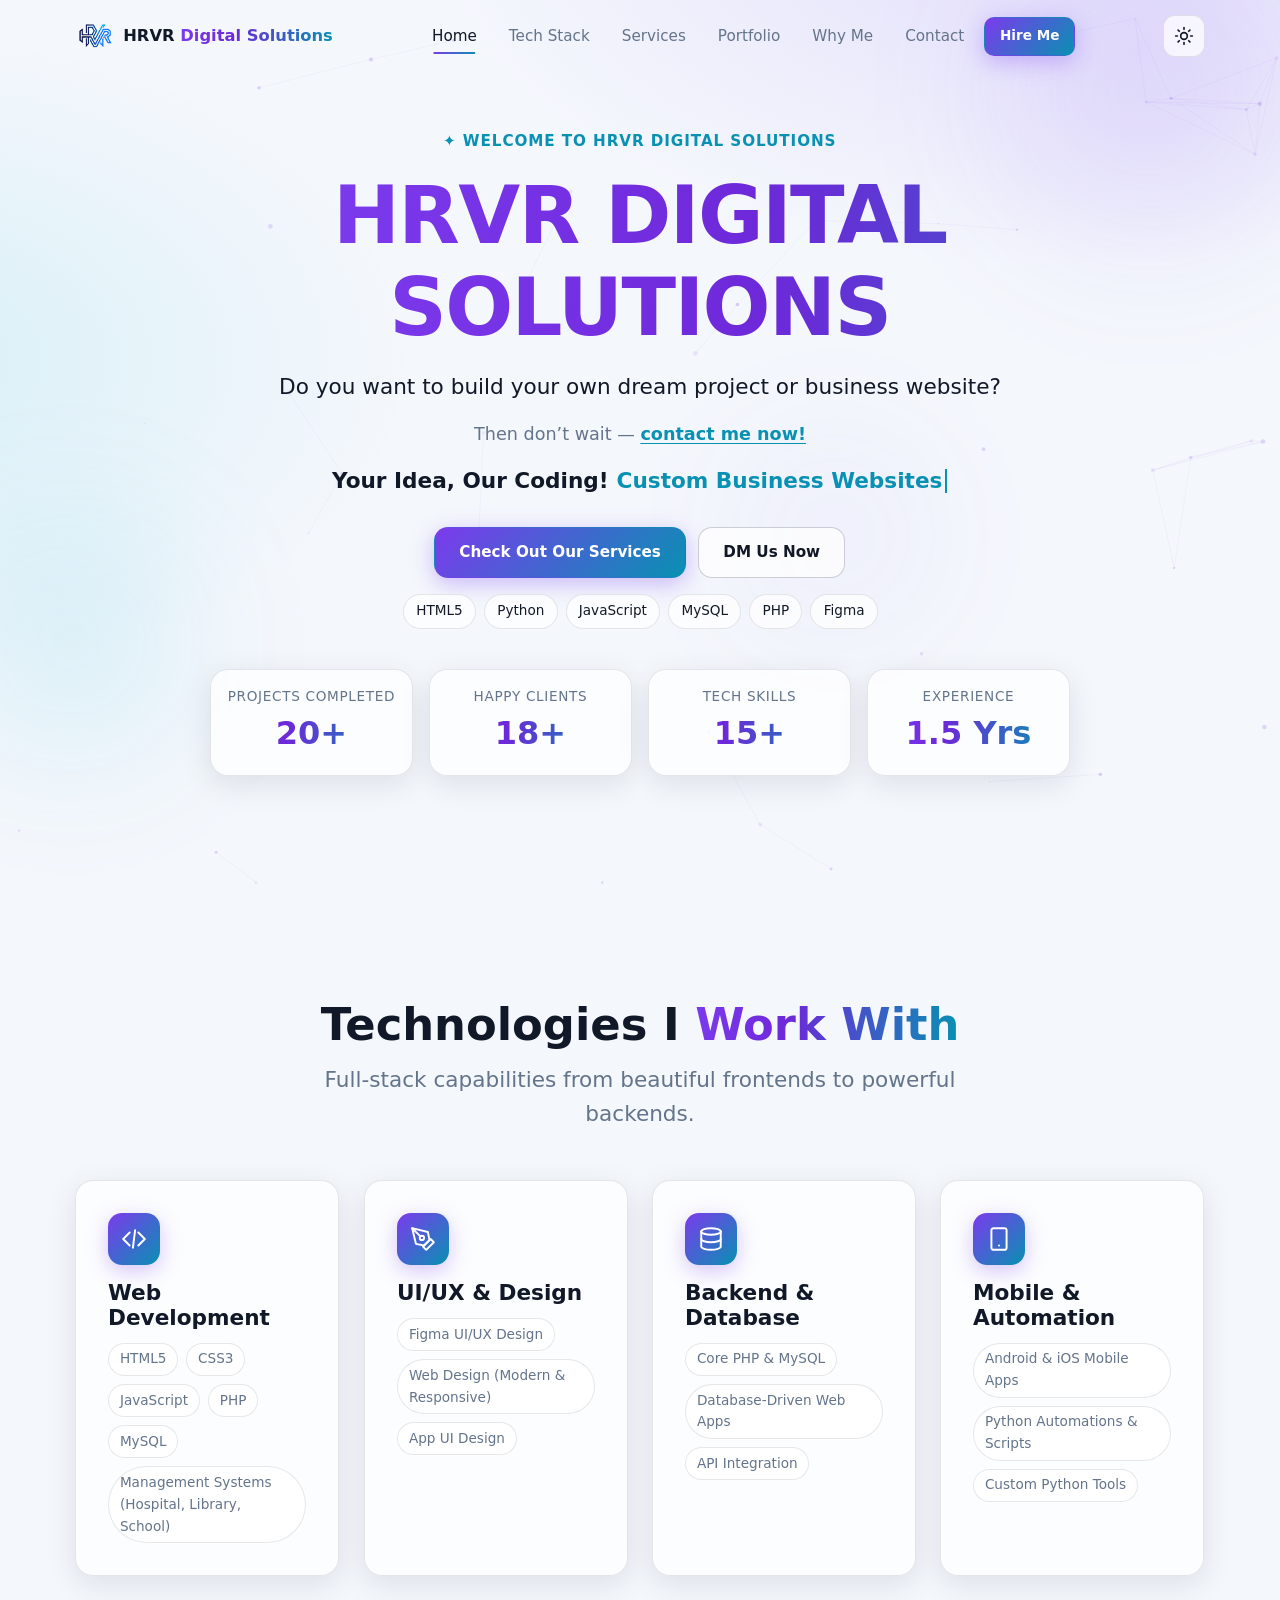
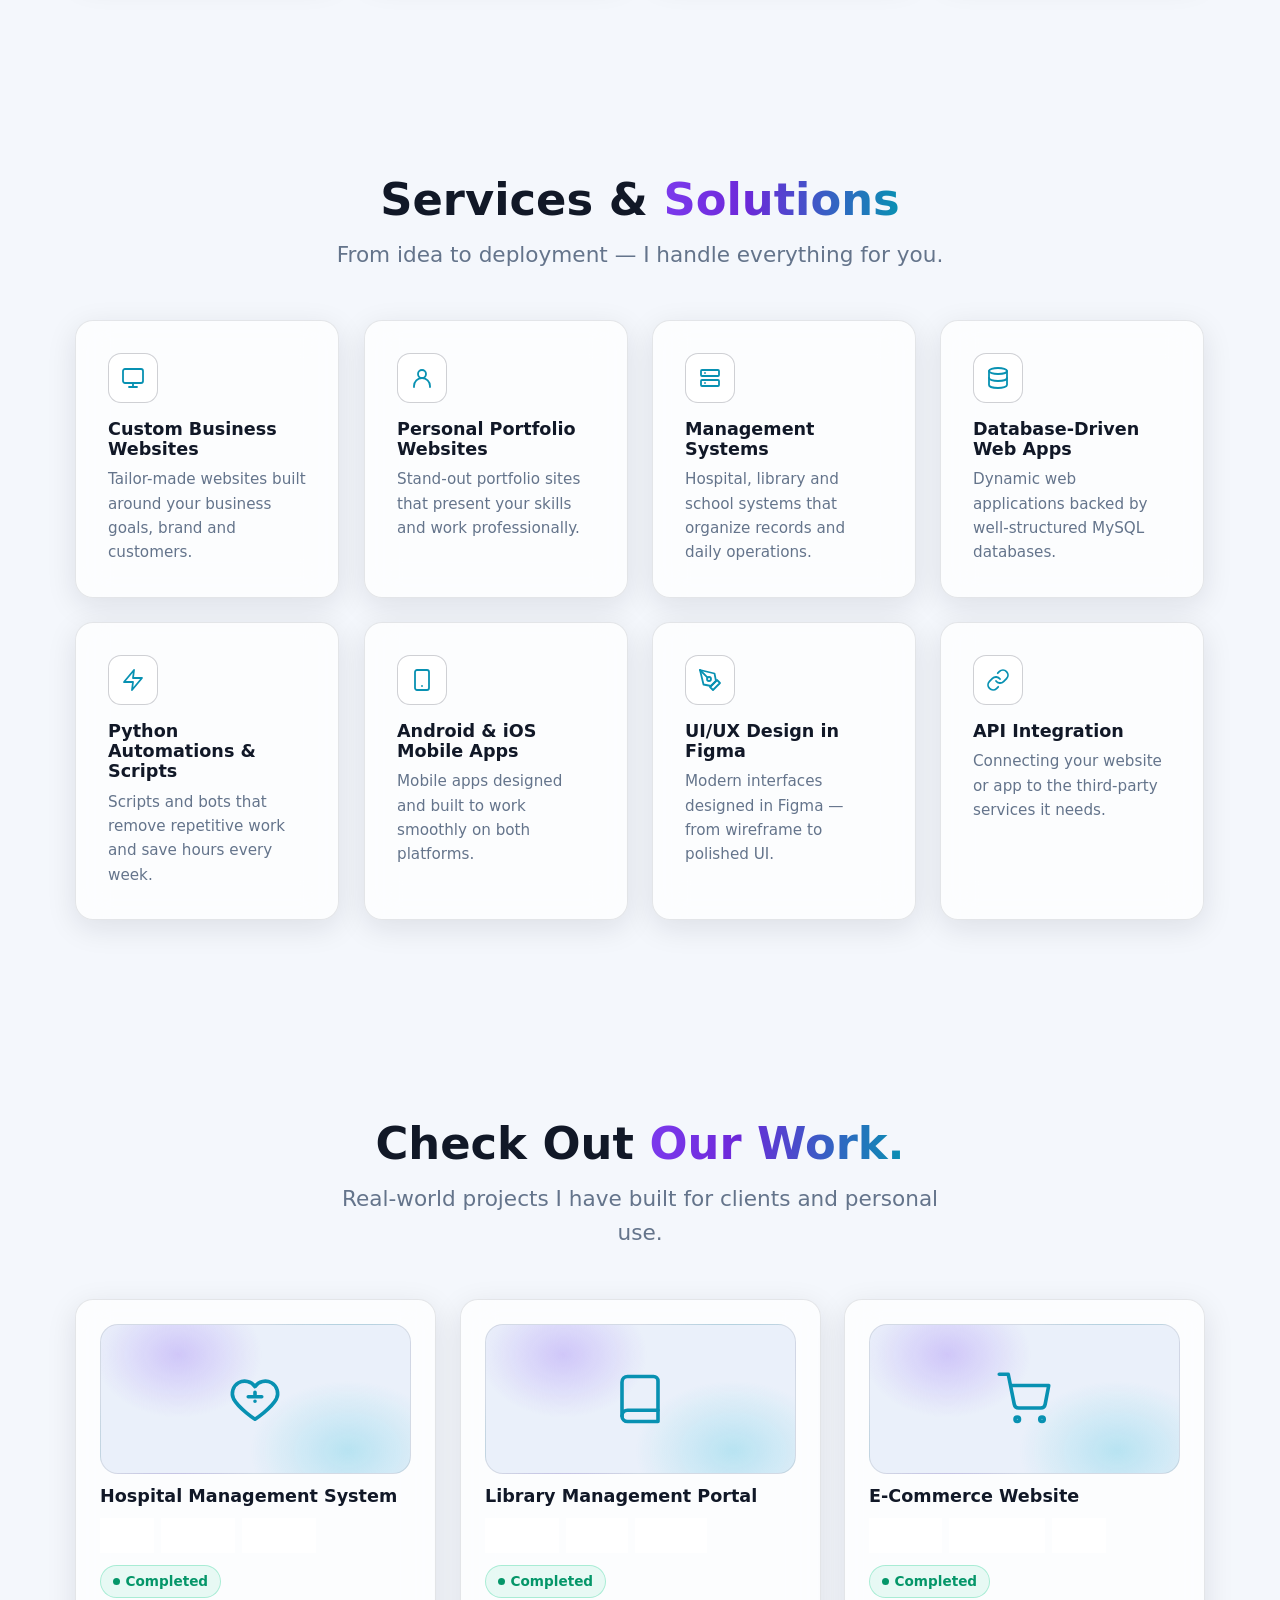
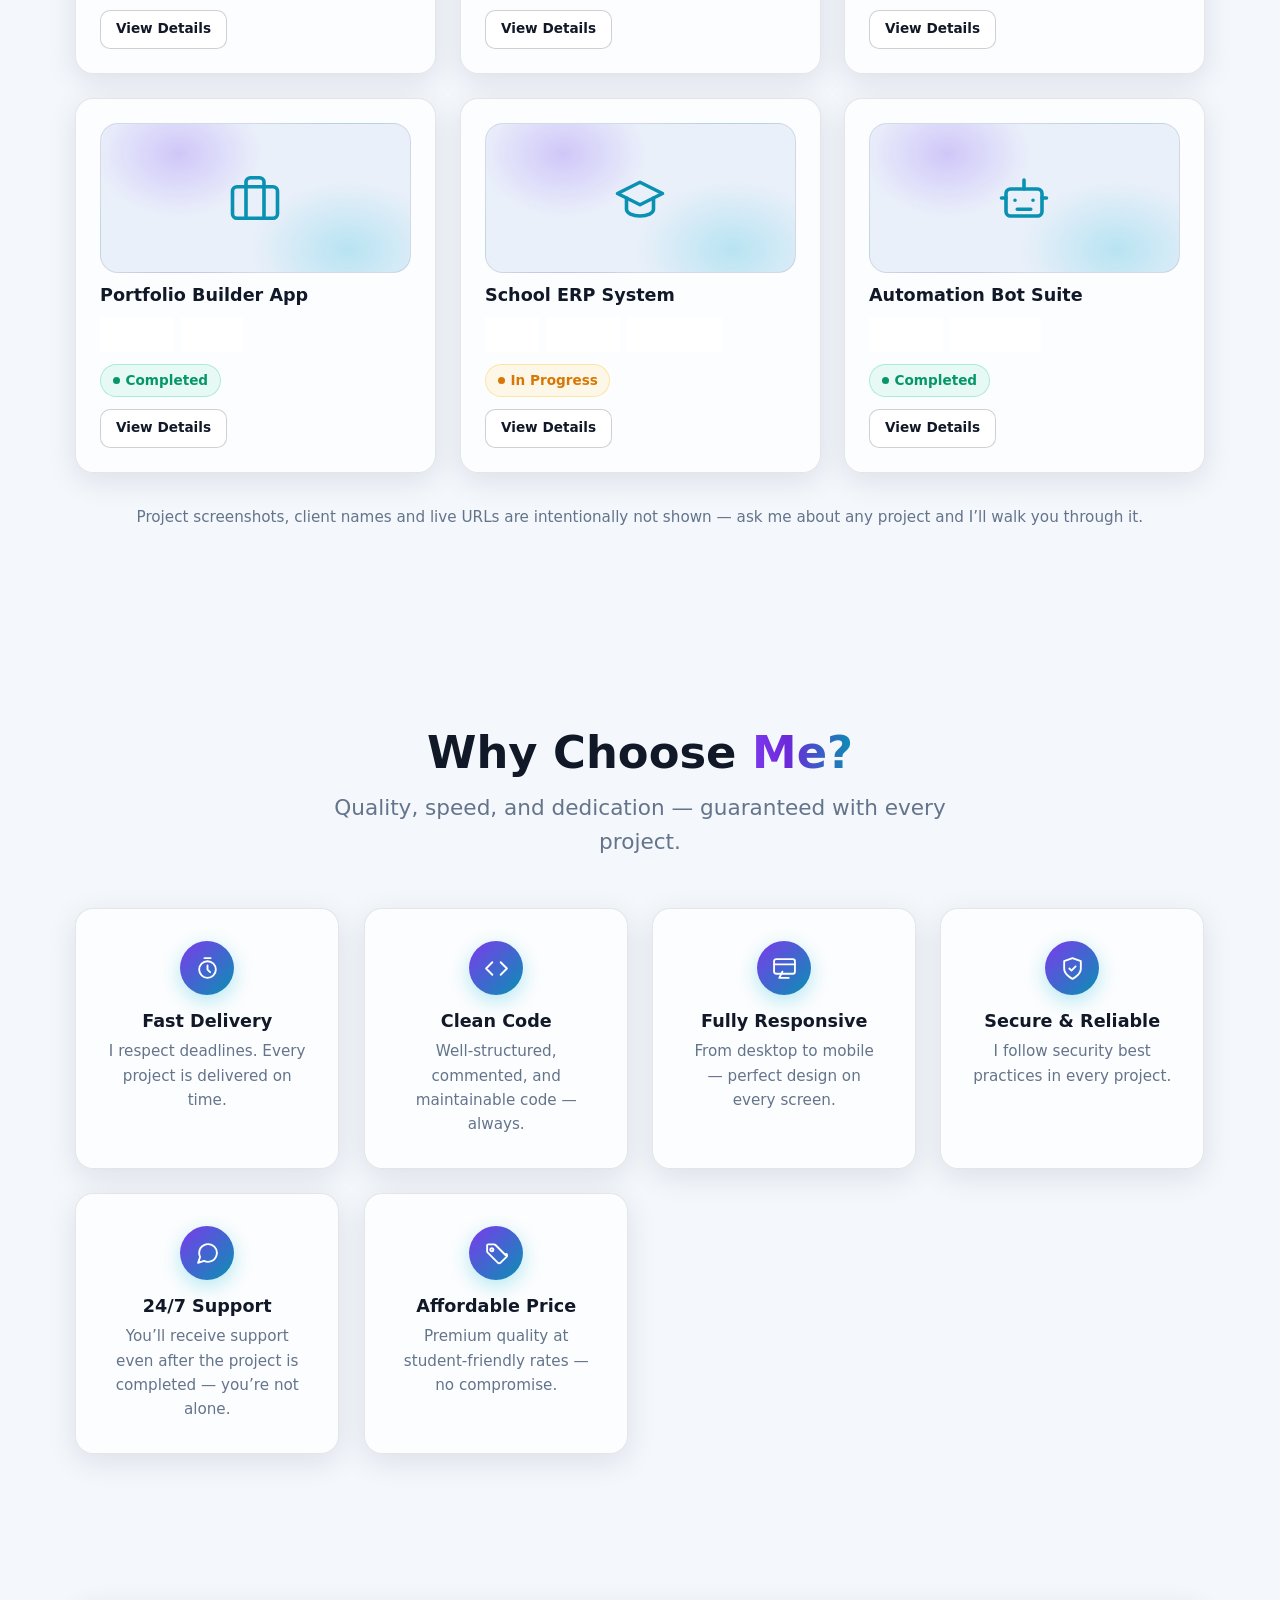
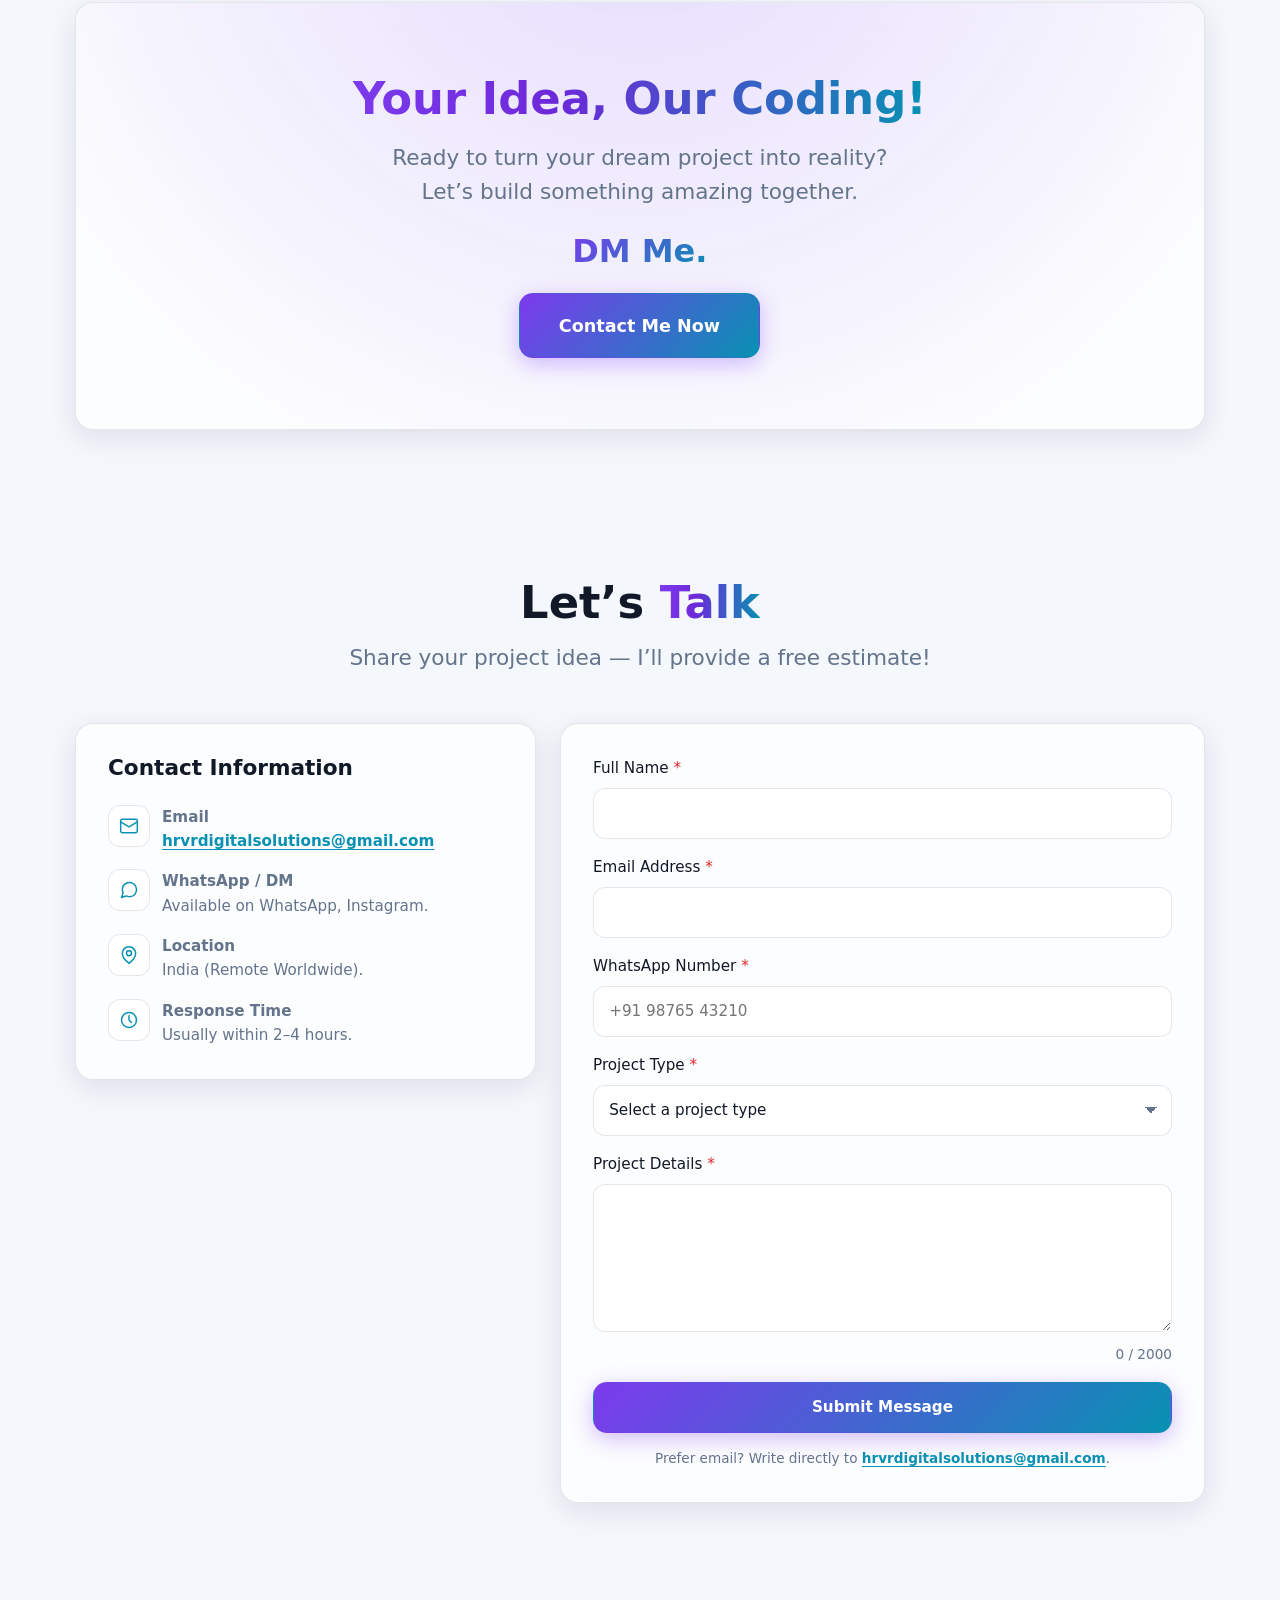
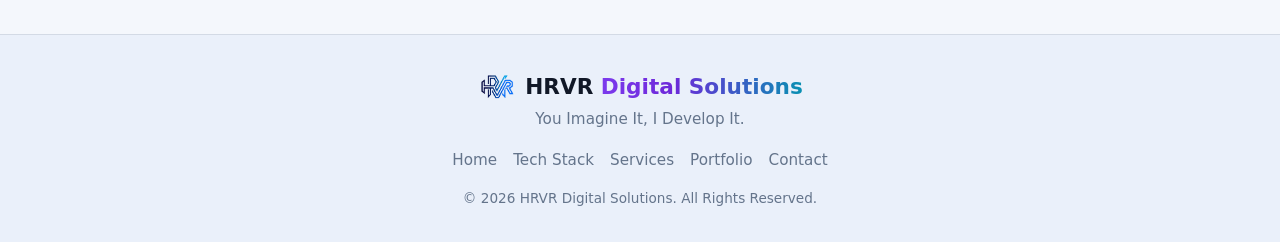
==== commit 3a634931: "Add theme-aware logos and phone field to contact form" ====
--- a/index.html
+++ b/index.html
@@ -1,5 +1,6 @@
 <!DOCTYPE html>
 <html lang="en" data-theme="dark">
+
 <head>
   <meta charset="UTF-8" />
   <meta name="viewport" content="width=device-width, initial-scale=1.0" />
@@ -15,7 +16,8 @@
   -->
 
   <title>HRVR Digital Solutions — Custom Websites, Automations & Mobile Apps</title>
-  <meta name="description" content="HRVR Digital Solutions builds custom business websites, management systems, Python automations, mobile apps and UI/UX designs. India-based, working remotely worldwide. Free estimates — response within 2-4 hours." />
+  <meta name="description"
+    content="HRVR Digital Solutions builds custom business websites, management systems, Python automations, mobile apps and UI/UX designs. India-based, working remotely worldwide. Free estimates — response within 2-4 hours." />
   <meta name="robots" content="index, follow" />
   <meta name="author" content="HRVR Digital Solutions" />
 
@@ -23,7 +25,8 @@
   <meta property="og:type" content="website" />
   <meta property="og:site_name" content="HRVR Digital Solutions" />
   <meta property="og:title" content="HRVR Digital Solutions — Your Idea, Our Coding!" />
-  <meta property="og:description" content="Custom business websites, management systems, Python automations, mobile apps and UI/UX design. Contact for a free estimate." />
+  <meta property="og:description"
+    content="Custom business websites, management systems, Python automations, mobile apps and UI/UX design. Contact for a free estimate." />
   <meta property="og:locale" content="en_US" />
   <!-- Canonical URL: uncomment and set to your real production domain on deploy.
   <link rel="canonical" href="https://YOUR-DOMAIN.example/" />
@@ -33,7 +36,7 @@
   <meta name="theme-color" content="#080B18" media="(prefers-color-scheme: dark)" />
   <meta name="theme-color" content="#F4F7FC" media="(prefers-color-scheme: light)" />
 
-  <link rel="icon" type="image/svg+xml" href="assets/icons/favicon.svg" />
+  <link rel="icon" type="image/png" id="theme-favicon" href="assets/icons/dark.png" />
 
   <!-- Theme guard: sets data-theme BEFORE first paint to prevent theme flash. -->
   <script src="js/theme.js"></script>
@@ -68,7 +71,9 @@
   <header class="site-header" id="site-header">
     <nav class="navbar" aria-label="Primary navigation">
       <a href="#home" class="navbar__brand" data-nav-link>
-        <span class="navbar__logo" aria-hidden="true">H</span>
+        <span class="navbar__logo">
+          <img src="assets/icons/dark.png" alt="HRVR Digital Solutions Logo" class="brand-logo" data-theme-logo />
+        </span>
         <span class="navbar__name">HRVR <span class="text-gradient">Digital Solutions</span></span>
       </a>
 
@@ -85,17 +90,23 @@
       </ul>
 
       <div class="navbar__actions">
-        <button type="button" class="theme-toggle" id="theme-toggle" aria-label="Switch to light theme" aria-pressed="false">
-          <svg class="icon icon--sun" viewBox="0 0 24 24" fill="none" stroke="currentColor" stroke-width="2" stroke-linecap="round" aria-hidden="true">
+        <button type="button" class="theme-toggle" id="theme-toggle" aria-label="Switch to light theme"
+          aria-pressed="false">
+          <svg class="icon icon--sun" viewBox="0 0 24 24" fill="none" stroke="currentColor" stroke-width="2"
+            stroke-linecap="round" aria-hidden="true">
             <circle cx="12" cy="12" r="4"></circle>
-            <path d="M12 2v2m0 16v2M4.93 4.93l1.41 1.41m11.32 11.32 1.41 1.41M2 12h2m16 0h2M4.93 19.07l1.41-1.41M17.66 6.34l1.41-1.41"></path>
+            <path
+              d="M12 2v2m0 16v2M4.93 4.93l1.41 1.41m11.32 11.32 1.41 1.41M2 12h2m16 0h2M4.93 19.07l1.41-1.41M17.66 6.34l1.41-1.41">
+            </path>
           </svg>
-          <svg class="icon icon--moon" viewBox="0 0 24 24" fill="none" stroke="currentColor" stroke-width="2" stroke-linecap="round" aria-hidden="true">
+          <svg class="icon icon--moon" viewBox="0 0 24 24" fill="none" stroke="currentColor" stroke-width="2"
+            stroke-linecap="round" aria-hidden="true">
             <path d="M21 12.79A9 9 0 1 1 11.21 3 7 7 0 0 0 21 12.79z"></path>
           </svg>
         </button>
 
-        <button type="button" class="hamburger" id="hamburger" aria-label="Open navigation menu" aria-expanded="false" aria-controls="nav-links">
+        <button type="button" class="hamburger" id="hamburger" aria-label="Open navigation menu" aria-expanded="false"
+          aria-controls="nav-links">
           <span class="hamburger__bar" aria-hidden="true"></span>
           <span class="hamburger__bar" aria-hidden="true"></span>
           <span class="hamburger__bar" aria-hidden="true"></span>
@@ -124,13 +135,15 @@
 
         <p class="hero__tagline reveal" data-reveal>
           <span class="hero__tagline-static">Your Idea, Our&nbsp;Coding!</span>
-          <span class="hero__typing-wrap" aria-hidden="true"><span id="typing-text"></span><span class="typing-caret"></span></span>
-          <span class="visually-hidden">Specialties: Custom Business Websites, Python Automations, Mobile Apps, Management Systems, UI/UX Designs in Figma.</span>
+          <span class="hero__typing-wrap" aria-hidden="true"><span id="typing-text"></span><span
+              class="typing-caret"></span></span>
+          <span class="visually-hidden">Specialties: Custom Business Websites, Python Automations, Mobile Apps,
+            Management Systems, UI/UX Designs in Figma.</span>
         </p>
 
         <div class="hero__cta reveal" data-reveal>
           <a href="#services" class="btn btn--primary" data-nav-link>Check Out Our Services</a>
-          <a href="#contact" class="btn btn--ghost" data-nav-link>DM Use Now</a>
+          <a href="#contact" class="btn btn--ghost" data-nav-link>DM Us Now</a>
         </div>
 
         <ul class="badge-row reveal" data-reveal aria-label="Core technologies">
@@ -174,7 +187,10 @@
         <div class="tech-grid">
           <article class="glass-card tech-card reveal" data-reveal>
             <div class="tech-card__icon" aria-hidden="true">
-              <svg viewBox="0 0 24 24" fill="none" stroke="currentColor" stroke-width="1.8" stroke-linecap="round" stroke-linejoin="round"><path d="m8 6-6 6 6 6M16 6l6 6-6 6M13 4l-2 16"/></svg>
+              <svg viewBox="0 0 24 24" fill="none" stroke="currentColor" stroke-width="1.8" stroke-linecap="round"
+                stroke-linejoin="round">
+                <path d="m8 6-6 6 6 6M16 6l6 6-6 6M13 4l-2 16" />
+              </svg>
             </div>
             <h3 class="tech-card__title">Web Development</h3>
             <ul class="chip-list">
@@ -189,7 +205,13 @@
 
           <article class="glass-card tech-card reveal" data-reveal>
             <div class="tech-card__icon" aria-hidden="true">
-              <svg viewBox="0 0 24 24" fill="none" stroke="currentColor" stroke-width="1.8" stroke-linecap="round" stroke-linejoin="round"><path d="M12 19l7-7 3 3-7 7-3-3z"/><path d="M18 13l-1.5-7.5L2 2l3.5 14.5L13 18l5-5z"/><path d="M2 2l7.586 7.586"/><circle cx="11" cy="11" r="2"/></svg>
+              <svg viewBox="0 0 24 24" fill="none" stroke="currentColor" stroke-width="1.8" stroke-linecap="round"
+                stroke-linejoin="round">
+                <path d="M12 19l7-7 3 3-7 7-3-3z" />
+                <path d="M18 13l-1.5-7.5L2 2l3.5 14.5L13 18l5-5z" />
+                <path d="M2 2l7.586 7.586" />
+                <circle cx="11" cy="11" r="2" />
+              </svg>
             </div>
             <h3 class="tech-card__title">UI/UX &amp; Design</h3>
             <ul class="chip-list">
@@ -201,7 +223,12 @@
 
           <article class="glass-card tech-card reveal" data-reveal>
             <div class="tech-card__icon" aria-hidden="true">
-              <svg viewBox="0 0 24 24" fill="none" stroke="currentColor" stroke-width="1.8" stroke-linecap="round" stroke-linejoin="round"><ellipse cx="12" cy="5" rx="9" ry="3"/><path d="M21 12c0 1.66-4 3-9 3s-9-1.34-9-3"/><path d="M3 5v14c0 1.66 4 3 9 3s9-1.34 9-3V5"/></svg>
+              <svg viewBox="0 0 24 24" fill="none" stroke="currentColor" stroke-width="1.8" stroke-linecap="round"
+                stroke-linejoin="round">
+                <ellipse cx="12" cy="5" rx="9" ry="3" />
+                <path d="M21 12c0 1.66-4 3-9 3s-9-1.34-9-3" />
+                <path d="M3 5v14c0 1.66 4 3 9 3s9-1.34 9-3V5" />
+              </svg>
             </div>
             <h3 class="tech-card__title">Backend &amp; Database</h3>
             <ul class="chip-list">
@@ -213,7 +240,11 @@
 
           <article class="glass-card tech-card reveal" data-reveal>
             <div class="tech-card__icon" aria-hidden="true">
-              <svg viewBox="0 0 24 24" fill="none" stroke="currentColor" stroke-width="1.8" stroke-linecap="round" stroke-linejoin="round"><rect x="5" y="2" width="14" height="20" rx="2"/><path d="M12 18h.01"/></svg>
+              <svg viewBox="0 0 24 24" fill="none" stroke="currentColor" stroke-width="1.8" stroke-linecap="round"
+                stroke-linejoin="round">
+                <rect x="5" y="2" width="14" height="20" rx="2" />
+                <path d="M12 18h.01" />
+              </svg>
             </div>
             <h3 class="tech-card__title">Mobile &amp; Automation</h3>
             <ul class="chip-list">
@@ -237,31 +268,52 @@
         <div class="services-grid">
           <article class="glass-card service-card reveal" data-reveal>
             <div class="service-card__icon" aria-hidden="true">
-              <svg viewBox="0 0 24 24" fill="none" stroke="currentColor" stroke-width="1.8" stroke-linecap="round" stroke-linejoin="round"><rect x="2" y="3" width="20" height="14" rx="2"/><path d="M8 21h8M12 17v4"/></svg>
+              <svg viewBox="0 0 24 24" fill="none" stroke="currentColor" stroke-width="1.8" stroke-linecap="round"
+                stroke-linejoin="round">
+                <rect x="2" y="3" width="20" height="14" rx="2" />
+                <path d="M8 21h8M12 17v4" />
+              </svg>
             </div>
             <h3 class="service-card__title">Custom Business Websites</h3>
-            <p class="service-card__desc">Tailor-made websites built around your business goals, brand and customers.</p>
+            <p class="service-card__desc">Tailor-made websites built around your business goals, brand and customers.
+            </p>
           </article>
 
           <article class="glass-card service-card reveal" data-reveal>
             <div class="service-card__icon" aria-hidden="true">
-              <svg viewBox="0 0 24 24" fill="none" stroke="currentColor" stroke-width="1.8" stroke-linecap="round" stroke-linejoin="round"><circle cx="12" cy="8" r="4"/><path d="M4 21v-1a8 8 0 0 1 16 0v1"/></svg>
+              <svg viewBox="0 0 24 24" fill="none" stroke="currentColor" stroke-width="1.8" stroke-linecap="round"
+                stroke-linejoin="round">
+                <circle cx="12" cy="8" r="4" />
+                <path d="M4 21v-1a8 8 0 0 1 16 0v1" />
+              </svg>
             </div>
             <h3 class="service-card__title">Personal Portfolio Websites</h3>
-            <p class="service-card__desc">Stand-out portfolio sites that present your skills and work professionally.</p>
+            <p class="service-card__desc">Stand-out portfolio sites that present your skills and work professionally.
+            </p>
           </article>
 
           <article class="glass-card service-card reveal" data-reveal>
             <div class="service-card__icon" aria-hidden="true">
-              <svg viewBox="0 0 24 24" fill="none" stroke="currentColor" stroke-width="1.8" stroke-linecap="round" stroke-linejoin="round"><rect x="3" y="4" width="18" height="6" rx="1"/><rect x="3" y="14" width="18" height="6" rx="1"/><path d="M7 7h.01M7 17h.01"/></svg>
+              <svg viewBox="0 0 24 24" fill="none" stroke="currentColor" stroke-width="1.8" stroke-linecap="round"
+                stroke-linejoin="round">
+                <rect x="3" y="4" width="18" height="6" rx="1" />
+                <rect x="3" y="14" width="18" height="6" rx="1" />
+                <path d="M7 7h.01M7 17h.01" />
+              </svg>
             </div>
             <h3 class="service-card__title">Management Systems</h3>
-            <p class="service-card__desc">Hospital, library and school systems that organize records and daily operations.</p>
+            <p class="service-card__desc">Hospital, library and school systems that organize records and daily
+              operations.</p>
           </article>
 
           <article class="glass-card service-card reveal" data-reveal>
             <div class="service-card__icon" aria-hidden="true">
-              <svg viewBox="0 0 24 24" fill="none" stroke="currentColor" stroke-width="1.8" stroke-linecap="round" stroke-linejoin="round"><ellipse cx="12" cy="5" rx="9" ry="3"/><path d="M21 12c0 1.66-4 3-9 3s-9-1.34-9-3"/><path d="M3 5v14c0 1.66 4 3 9 3s9-1.34 9-3V5"/></svg>
+              <svg viewBox="0 0 24 24" fill="none" stroke="currentColor" stroke-width="1.8" stroke-linecap="round"
+                stroke-linejoin="round">
+                <ellipse cx="12" cy="5" rx="9" ry="3" />
+                <path d="M21 12c0 1.66-4 3-9 3s-9-1.34-9-3" />
+                <path d="M3 5v14c0 1.66 4 3 9 3s9-1.34 9-3V5" />
+              </svg>
             </div>
             <h3 class="service-card__title">Database-Driven Web Apps</h3>
             <p class="service-card__desc">Dynamic web applications backed by well-structured MySQL databases.</p>
@@ -269,7 +321,10 @@
 
           <article class="glass-card service-card reveal" data-reveal>
             <div class="service-card__icon" aria-hidden="true">
-              <svg viewBox="0 0 24 24" fill="none" stroke="currentColor" stroke-width="1.8" stroke-linecap="round" stroke-linejoin="round"><path d="M13 2 3 14h9l-1 8 10-12h-9l1-8z"/></svg>
+              <svg viewBox="0 0 24 24" fill="none" stroke="currentColor" stroke-width="1.8" stroke-linecap="round"
+                stroke-linejoin="round">
+                <path d="M13 2 3 14h9l-1 8 10-12h-9l1-8z" />
+              </svg>
             </div>
             <h3 class="service-card__title">Python Automations &amp; Scripts</h3>
             <p class="service-card__desc">Scripts and bots that remove repetitive work and save hours every week.</p>
@@ -277,7 +332,11 @@
 
           <article class="glass-card service-card reveal" data-reveal>
             <div class="service-card__icon" aria-hidden="true">
-              <svg viewBox="0 0 24 24" fill="none" stroke="currentColor" stroke-width="1.8" stroke-linecap="round" stroke-linejoin="round"><rect x="5" y="2" width="14" height="20" rx="2"/><path d="M12 18h.01"/></svg>
+              <svg viewBox="0 0 24 24" fill="none" stroke="currentColor" stroke-width="1.8" stroke-linecap="round"
+                stroke-linejoin="round">
+                <rect x="5" y="2" width="14" height="20" rx="2" />
+                <path d="M12 18h.01" />
+              </svg>
             </div>
             <h3 class="service-card__title">Android &amp; iOS Mobile Apps</h3>
             <p class="service-card__desc">Mobile apps designed and built to work smoothly on both platforms.</p>
@@ -285,7 +344,13 @@
 
           <article class="glass-card service-card reveal" data-reveal>
             <div class="service-card__icon" aria-hidden="true">
-              <svg viewBox="0 0 24 24" fill="none" stroke="currentColor" stroke-width="1.8" stroke-linecap="round" stroke-linejoin="round"><path d="M12 19l7-7 3 3-7 7-3-3z"/><path d="M18 13l-1.5-7.5L2 2l3.5 14.5L13 18l5-5z"/><path d="M2 2l7.586 7.586"/><circle cx="11" cy="11" r="2"/></svg>
+              <svg viewBox="0 0 24 24" fill="none" stroke="currentColor" stroke-width="1.8" stroke-linecap="round"
+                stroke-linejoin="round">
+                <path d="M12 19l7-7 3 3-7 7-3-3z" />
+                <path d="M18 13l-1.5-7.5L2 2l3.5 14.5L13 18l5-5z" />
+                <path d="M2 2l7.586 7.586" />
+                <circle cx="11" cy="11" r="2" />
+              </svg>
             </div>
             <h3 class="service-card__title">UI/UX Design in Figma</h3>
             <p class="service-card__desc">Modern interfaces designed in Figma — from wireframe to polished UI.</p>
@@ -293,7 +358,11 @@
 
           <article class="glass-card service-card reveal" data-reveal>
             <div class="service-card__icon" aria-hidden="true">
-              <svg viewBox="0 0 24 24" fill="none" stroke="currentColor" stroke-width="1.8" stroke-linecap="round" stroke-linejoin="round"><path d="M10 13a5 5 0 0 0 7.54.54l3-3a5 5 0 0 0-7.07-7.07l-1.72 1.71"/><path d="M14 11a5 5 0 0 0-7.54-.54l-3 3a5 5 0 0 0 7.07 7.07l1.71-1.71"/></svg>
+              <svg viewBox="0 0 24 24" fill="none" stroke="currentColor" stroke-width="1.8" stroke-linecap="round"
+                stroke-linejoin="round">
+                <path d="M10 13a5 5 0 0 0 7.54.54l3-3a5 5 0 0 0-7.07-7.07l-1.72 1.71" />
+                <path d="M14 11a5 5 0 0 0-7.54-.54l-3 3a5 5 0 0 0 7.07 7.07l1.71-1.71" />
+              </svg>
             </div>
             <h3 class="service-card__title">API Integration</h3>
             <p class="service-card__desc">Connecting your website or app to the third-party services it needs.</p>
@@ -307,102 +376,151 @@
       <div class="container">
         <header class="section__header reveal" data-reveal>
           <h2 class="section__title">Check Out <span class="text-gradient">Our Work.</span></h2>
-          <p class="section__desc" id="portfolio-heading">Real-world projects I have built for clients and personal use.</p>
+          <p class="section__desc" id="portfolio-heading">Real-world projects I have built for clients and personal use.
+          </p>
         </header>
 
         <div class="portfolio-grid">
           <article class="glass-card project-card reveal" data-reveal
             data-project='{"title":"Hospital Management System","tech":["PHP","MySQL","HTML5"],"status":"Completed"}'>
             <div class="project-card__visual" aria-hidden="true">
-              <svg viewBox="0 0 24 24" fill="none" stroke="currentColor" stroke-width="1.6" stroke-linecap="round" stroke-linejoin="round"><path d="M12 21s-7-4.6-9.5-9A5.5 5.5 0 0 1 12 6.5 5.5 5.5 0 0 1 21.5 12C19 16.4 12 21 12 21z"/><path d="M9 11h2m2 0h2m-3-2v2m0 2v.01" /></svg>
+              <svg viewBox="0 0 24 24" fill="none" stroke="currentColor" stroke-width="1.6" stroke-linecap="round"
+                stroke-linejoin="round">
+                <path d="M12 21s-7-4.6-9.5-9A5.5 5.5 0 0 1 12 6.5 5.5 5.5 0 0 1 21.5 12C19 16.4 12 21 12 21z" />
+                <path d="M9 11h2m2 0h2m-3-2v2m0 2v.01" />
+              </svg>
             </div>
             <h3 class="project-card__title">Hospital Management System</h3>
             <ul class="badge-row badge-row--sm" aria-label="Technologies used">
-              <li class="badge">PHP</li><li class="badge">MySQL</li><li class="badge">HTML5</li>
+              <li class="badge">PHP</li>
+              <li class="badge">MySQL</li>
+              <li class="badge">HTML5</li>
             </ul>
             <p class="project-card__meta">
-              <span class="status status--done" aria-label="Status: Completed"><span class="status__dot" aria-hidden="true"></span>Completed</span>
+              <span class="status status--done" aria-label="Status: Completed"><span class="status__dot"
+                  aria-hidden="true"></span>Completed</span>
             </p>
-            <button type="button" class="btn btn--ghost btn--sm project-card__details" data-project-details>View Details</button>
+            <button type="button" class="btn btn--ghost btn--sm project-card__details" data-project-details>View
+              Details</button>
           </article>
 
           <article class="glass-card project-card reveal" data-reveal
             data-project='{"title":"Library Management Portal","tech":["Python","Flask","SQLite"],"status":"Completed"}'>
             <div class="project-card__visual" aria-hidden="true">
-              <svg viewBox="0 0 24 24" fill="none" stroke="currentColor" stroke-width="1.6" stroke-linecap="round" stroke-linejoin="round"><path d="M4 19.5A2.5 2.5 0 0 1 6.5 17H20V4a2 2 0 0 0-2-2H6.5A2.5 2.5 0 0 0 4 4.5v15z"/><path d="M4 19.5A2.5 2.5 0 0 0 6.5 22H20v-5"/></svg>
+              <svg viewBox="0 0 24 24" fill="none" stroke="currentColor" stroke-width="1.6" stroke-linecap="round"
+                stroke-linejoin="round">
+                <path d="M4 19.5A2.5 2.5 0 0 1 6.5 17H20V4a2 2 0 0 0-2-2H6.5A2.5 2.5 0 0 0 4 4.5v15z" />
+                <path d="M4 19.5A2.5 2.5 0 0 0 6.5 22H20v-5" />
+              </svg>
             </div>
             <h3 class="project-card__title">Library Management Portal</h3>
             <ul class="badge-row badge-row--sm" aria-label="Technologies used">
-              <li class="badge">Python</li><li class="badge">Flask</li><li class="badge">SQLite</li>
+              <li class="badge">Python</li>
+              <li class="badge">Flask</li>
+              <li class="badge">SQLite</li>
             </ul>
             <p class="project-card__meta">
-              <span class="status status--done" aria-label="Status: Completed"><span class="status__dot" aria-hidden="true"></span>Completed</span>
+              <span class="status status--done" aria-label="Status: Completed"><span class="status__dot"
+                  aria-hidden="true"></span>Completed</span>
             </p>
-            <button type="button" class="btn btn--ghost btn--sm project-card__details" data-project-details>View Details</button>
+            <button type="button" class="btn btn--ghost btn--sm project-card__details" data-project-details>View
+              Details</button>
           </article>
 
           <article class="glass-card project-card reveal" data-reveal
             data-project='{"title":"E-Commerce Website","tech":["HTML5","JavaScript","PHP"],"status":"Completed"}'>
             <div class="project-card__visual" aria-hidden="true">
-              <svg viewBox="0 0 24 24" fill="none" stroke="currentColor" stroke-width="1.6" stroke-linecap="round" stroke-linejoin="round"><circle cx="9" cy="21" r="1"/><circle cx="20" cy="21" r="1"/><path d="M1 1h4l2.68 13.39a2 2 0 0 0 2 1.61h9.72a2 2 0 0 0 2-1.61L23 6H6"/></svg>
+              <svg viewBox="0 0 24 24" fill="none" stroke="currentColor" stroke-width="1.6" stroke-linecap="round"
+                stroke-linejoin="round">
+                <circle cx="9" cy="21" r="1" />
+                <circle cx="20" cy="21" r="1" />
+                <path d="M1 1h4l2.68 13.39a2 2 0 0 0 2 1.61h9.72a2 2 0 0 0 2-1.61L23 6H6" />
+              </svg>
             </div>
             <h3 class="project-card__title">E-Commerce Website</h3>
             <ul class="badge-row badge-row--sm" aria-label="Technologies used">
-              <li class="badge">HTML5</li><li class="badge">JavaScript</li><li class="badge">PHP</li>
+              <li class="badge">HTML5</li>
+              <li class="badge">JavaScript</li>
+              <li class="badge">PHP</li>
             </ul>
             <p class="project-card__meta">
-              <span class="status status--done" aria-label="Status: Completed"><span class="status__dot" aria-hidden="true"></span>Completed</span>
+              <span class="status status--done" aria-label="Status: Completed"><span class="status__dot"
+                  aria-hidden="true"></span>Completed</span>
             </p>
-            <button type="button" class="btn btn--ghost btn--sm project-card__details" data-project-details>View Details</button>
+            <button type="button" class="btn btn--ghost btn--sm project-card__details" data-project-details>View
+              Details</button>
           </article>
 
           <article class="glass-card project-card reveal" data-reveal
             data-project='{"title":"Portfolio Builder App","tech":["Python","Flask"],"status":"Completed"}'>
             <div class="project-card__visual" aria-hidden="true">
-              <svg viewBox="0 0 24 24" fill="none" stroke="currentColor" stroke-width="1.6" stroke-linecap="round" stroke-linejoin="round"><rect x="2" y="7" width="20" height="14" rx="2"/><path d="M16 21V5a2 2 0 0 0-2-2h-4a2 2 0 0 0-2 2v16"/></svg>
+              <svg viewBox="0 0 24 24" fill="none" stroke="currentColor" stroke-width="1.6" stroke-linecap="round"
+                stroke-linejoin="round">
+                <rect x="2" y="7" width="20" height="14" rx="2" />
+                <path d="M16 21V5a2 2 0 0 0-2-2h-4a2 2 0 0 0-2 2v16" />
+              </svg>
             </div>
             <h3 class="project-card__title">Portfolio Builder App</h3>
             <ul class="badge-row badge-row--sm" aria-label="Technologies used">
-              <li class="badge">Python</li><li class="badge">Flask</li>
+              <li class="badge">Python</li>
+              <li class="badge">Flask</li>
             </ul>
             <p class="project-card__meta">
-              <span class="status status--done" aria-label="Status: Completed"><span class="status__dot" aria-hidden="true"></span>Completed</span>
+              <span class="status status--done" aria-label="Status: Completed"><span class="status__dot"
+                  aria-hidden="true"></span>Completed</span>
             </p>
-            <button type="button" class="btn btn--ghost btn--sm project-card__details" data-project-details>View Details</button>
+            <button type="button" class="btn btn--ghost btn--sm project-card__details" data-project-details>View
+              Details</button>
           </article>
 
           <article class="glass-card project-card reveal" data-reveal
             data-project='{"title":"School ERP System","tech":["PHP","MySQL","JavaScript"],"status":"In Progress"}'>
             <div class="project-card__visual" aria-hidden="true">
-              <svg viewBox="0 0 24 24" fill="none" stroke="currentColor" stroke-width="1.6" stroke-linecap="round" stroke-linejoin="round"><path d="M22 10 12 5 2 10l10 5 10-5z"/><path d="M6 12v5c0 1.66 2.69 3 6 3s6-1.34 6-3v-5"/></svg>
+              <svg viewBox="0 0 24 24" fill="none" stroke="currentColor" stroke-width="1.6" stroke-linecap="round"
+                stroke-linejoin="round">
+                <path d="M22 10 12 5 2 10l10 5 10-5z" />
+                <path d="M6 12v5c0 1.66 2.69 3 6 3s6-1.34 6-3v-5" />
+              </svg>
             </div>
             <h3 class="project-card__title">School ERP System</h3>
             <ul class="badge-row badge-row--sm" aria-label="Technologies used">
-              <li class="badge">PHP</li><li class="badge">MySQL</li><li class="badge">JavaScript</li>
+              <li class="badge">PHP</li>
+              <li class="badge">MySQL</li>
+              <li class="badge">JavaScript</li>
             </ul>
             <p class="project-card__meta">
-              <span class="status status--progress" aria-label="Status: In Progress"><span class="status__dot" aria-hidden="true"></span>In Progress</span>
+              <span class="status status--progress" aria-label="Status: In Progress"><span class="status__dot"
+                  aria-hidden="true"></span>In Progress</span>
             </p>
-            <button type="button" class="btn btn--ghost btn--sm project-card__details" data-project-details>View Details</button>
+            <button type="button" class="btn btn--ghost btn--sm project-card__details" data-project-details>View
+              Details</button>
           </article>
 
           <article class="glass-card project-card reveal" data-reveal
             data-project='{"title":"Automation Bot Suite","tech":["Python","Selenium"],"status":"Completed"}'>
             <div class="project-card__visual" aria-hidden="true">
-              <svg viewBox="0 0 24 24" fill="none" stroke="currentColor" stroke-width="1.6" stroke-linecap="round" stroke-linejoin="round"><rect x="4" y="8" width="16" height="12" rx="2"/><path d="M12 8V4m-8 8H2m20 0h-2M8 13h.01M16 13h.01M9 17h6"/></svg>
+              <svg viewBox="0 0 24 24" fill="none" stroke="currentColor" stroke-width="1.6" stroke-linecap="round"
+                stroke-linejoin="round">
+                <rect x="4" y="8" width="16" height="12" rx="2" />
+                <path d="M12 8V4m-8 8H2m20 0h-2M8 13h.01M16 13h.01M9 17h6" />
+              </svg>
             </div>
             <h3 class="project-card__title">Automation Bot Suite</h3>
             <ul class="badge-row badge-row--sm" aria-label="Technologies used">
-              <li class="badge">Python</li><li class="badge">Selenium</li>
+              <li class="badge">Python</li>
+              <li class="badge">Selenium</li>
             </ul>
             <p class="project-card__meta">
-              <span class="status status--done" aria-label="Status: Completed"><span class="status__dot" aria-hidden="true"></span>Completed</span>
+              <span class="status status--done" aria-label="Status: Completed"><span class="status__dot"
+                  aria-hidden="true"></span>Completed</span>
             </p>
-            <button type="button" class="btn btn--ghost btn--sm project-card__details" data-project-details>View Details</button>
+            <button type="button" class="btn btn--ghost btn--sm project-card__details" data-project-details>View
+              Details</button>
           </article>
         </div>
 
-        <p class="section__note reveal" data-reveal>Project screenshots, client names and live URLs are intentionally not shown — ask me about any project and I&rsquo;ll walk you through it.</p>
+        <p class="section__note reveal" data-reveal>Project screenshots, client names and live URLs are intentionally
+          not shown — ask me about any project and I&rsquo;ll walk you through it.</p>
       </div>
     </section>
 
@@ -417,7 +535,11 @@
         <div class="benefits-grid">
           <article class="glass-card benefit-card reveal" data-reveal>
             <div class="benefit-card__icon" aria-hidden="true">
-              <svg viewBox="0 0 24 24" fill="none" stroke="currentColor" stroke-width="1.8" stroke-linecap="round" stroke-linejoin="round"><circle cx="12" cy="13" r="8"/><path d="M12 9v4l2.5 2.5M9 2h6"/></svg>
+              <svg viewBox="0 0 24 24" fill="none" stroke="currentColor" stroke-width="1.8" stroke-linecap="round"
+                stroke-linejoin="round">
+                <circle cx="12" cy="13" r="8" />
+                <path d="M12 9v4l2.5 2.5M9 2h6" />
+              </svg>
             </div>
             <h3 class="benefit-card__title">Fast Delivery</h3>
             <p class="benefit-card__desc">I respect deadlines. Every project is delivered on time.</p>
@@ -425,7 +547,10 @@
 
           <article class="glass-card benefit-card reveal" data-reveal>
             <div class="benefit-card__icon" aria-hidden="true">
-              <svg viewBox="0 0 24 24" fill="none" stroke="currentColor" stroke-width="1.8" stroke-linecap="round" stroke-linejoin="round"><path d="m8 6-6 6 6 6M16 6l6 6-6 6"/></svg>
+              <svg viewBox="0 0 24 24" fill="none" stroke="currentColor" stroke-width="1.8" stroke-linecap="round"
+                stroke-linejoin="round">
+                <path d="m8 6-6 6 6 6M16 6l6 6-6 6" />
+              </svg>
             </div>
             <h3 class="benefit-card__title">Clean Code</h3>
             <p class="benefit-card__desc">Well-structured, commented, and maintainable code — always.</p>
@@ -433,7 +558,11 @@
 
           <article class="glass-card benefit-card reveal" data-reveal>
             <div class="benefit-card__icon" aria-hidden="true">
-              <svg viewBox="0 0 24 24" fill="none" stroke="currentColor" stroke-width="1.8" stroke-linecap="round" stroke-linejoin="round"><rect x="2" y="3" width="20" height="14" rx="2"/><path d="M8 21h8M2 8h20M7 21l3-6"/></svg>
+              <svg viewBox="0 0 24 24" fill="none" stroke="currentColor" stroke-width="1.8" stroke-linecap="round"
+                stroke-linejoin="round">
+                <rect x="2" y="3" width="20" height="14" rx="2" />
+                <path d="M8 21h8M2 8h20M7 21l3-6" />
+              </svg>
             </div>
             <h3 class="benefit-card__title">Fully Responsive</h3>
             <p class="benefit-card__desc">From desktop to mobile — perfect design on every screen.</p>
@@ -441,7 +570,11 @@
 
           <article class="glass-card benefit-card reveal" data-reveal>
             <div class="benefit-card__icon" aria-hidden="true">
-              <svg viewBox="0 0 24 24" fill="none" stroke="currentColor" stroke-width="1.8" stroke-linecap="round" stroke-linejoin="round"><path d="M12 22s8-4 8-10V5l-8-3-8 3v7c0 6 8 10 8 10z"/><path d="m9 12 2 2 4-4"/></svg>
+              <svg viewBox="0 0 24 24" fill="none" stroke="currentColor" stroke-width="1.8" stroke-linecap="round"
+                stroke-linejoin="round">
+                <path d="M12 22s8-4 8-10V5l-8-3-8 3v7c0 6 8 10 8 10z" />
+                <path d="m9 12 2 2 4-4" />
+              </svg>
             </div>
             <h3 class="benefit-card__title">Secure &amp; Reliable</h3>
             <p class="benefit-card__desc">I follow security best practices in every project.</p>
@@ -449,15 +582,25 @@
 
           <article class="glass-card benefit-card reveal" data-reveal>
             <div class="benefit-card__icon" aria-hidden="true">
-              <svg viewBox="0 0 24 24" fill="none" stroke="currentColor" stroke-width="1.8" stroke-linecap="round" stroke-linejoin="round"><path d="M21 11.5a8.38 8.38 0 0 1-.9 3.8 8.5 8.5 0 0 1-7.6 4.7 8.38 8.38 0 0 1-3.8-.9L3 21l1.9-5.7a8.38 8.38 0 0 1-.9-3.8 8.5 8.5 0 0 1 4.7-7.6 8.38 8.38 0 0 1 3.8-.9h.5a8.48 8.48 0 0 1 8 8v.5z"/></svg>
+              <svg viewBox="0 0 24 24" fill="none" stroke="currentColor" stroke-width="1.8" stroke-linecap="round"
+                stroke-linejoin="round">
+                <path
+                  d="M21 11.5a8.38 8.38 0 0 1-.9 3.8 8.5 8.5 0 0 1-7.6 4.7 8.38 8.38 0 0 1-3.8-.9L3 21l1.9-5.7a8.38 8.38 0 0 1-.9-3.8 8.5 8.5 0 0 1 4.7-7.6 8.38 8.38 0 0 1 3.8-.9h.5a8.48 8.48 0 0 1 8 8v.5z" />
+              </svg>
             </div>
             <h3 class="benefit-card__title">24/7 Support</h3>
-            <p class="benefit-card__desc">You&rsquo;ll receive support even after the project is completed — you&rsquo;re not alone.</p>
+            <p class="benefit-card__desc">You&rsquo;ll receive support even after the project is completed —
+              you&rsquo;re not alone.</p>
           </article>
 
           <article class="glass-card benefit-card reveal" data-reveal>
             <div class="benefit-card__icon" aria-hidden="true">
-              <svg viewBox="0 0 24 24" fill="none" stroke="currentColor" stroke-width="1.8" stroke-linecap="round" stroke-linejoin="round"><path d="M20.59 13.41 11 3.83A2 2 0 0 0 9.59 3.24H4a1 1 0 0 0-1 1v5.59a2 2 0 0 0 .59 1.41l9.58 9.59a2 2 0 0 0 2.83 0l5.59-5.59a2 2 0 0 0 0-2.83z"/><circle cx="7.5" cy="8.5" r="1.5"/></svg>
+              <svg viewBox="0 0 24 24" fill="none" stroke="currentColor" stroke-width="1.8" stroke-linecap="round"
+                stroke-linejoin="round">
+                <path
+                  d="M20.59 13.41 11 3.83A2 2 0 0 0 9.59 3.24H4a1 1 0 0 0-1 1v5.59a2 2 0 0 0 .59 1.41l9.58 9.59a2 2 0 0 0 2.83 0l5.59-5.59a2 2 0 0 0 0-2.83z" />
+                <circle cx="7.5" cy="8.5" r="1.5" />
+              </svg>
             </div>
             <h3 class="benefit-card__title">Affordable Price</h3>
             <p class="benefit-card__desc">Premium quality at student-friendly rates — no compromise.</p>
@@ -488,7 +631,8 @@
       <div class="container">
         <header class="section__header reveal" data-reveal>
           <h2 class="section__title">Let&rsquo;s <span class="text-gradient">Talk</span></h2>
-          <p class="section__desc" id="contact-heading">Share your project idea — I&rsquo;ll provide a free estimate!</p>
+          <p class="section__desc" id="contact-heading">Share your project idea — I&rsquo;ll provide a free estimate!
+          </p>
         </header>
 
         <div class="contact-layout">
@@ -497,7 +641,11 @@
             <ul class="contact-info__list">
               <li class="contact-info__item">
                 <span class="contact-info__icon" aria-hidden="true">
-                  <svg viewBox="0 0 24 24" fill="none" stroke="currentColor" stroke-width="1.8" stroke-linecap="round" stroke-linejoin="round"><rect x="2" y="4" width="20" height="16" rx="2"/><path d="m22 7-10 6L2 7"/></svg>
+                  <svg viewBox="0 0 24 24" fill="none" stroke="currentColor" stroke-width="1.8" stroke-linecap="round"
+                    stroke-linejoin="round">
+                    <rect x="2" y="4" width="20" height="16" rx="2" />
+                    <path d="m22 7-10 6L2 7" />
+                  </svg>
                 </span>
                 <span>
                   <strong>Email</strong>
@@ -506,7 +654,11 @@
               </li>
               <li class="contact-info__item">
                 <span class="contact-info__icon" aria-hidden="true">
-                  <svg viewBox="0 0 24 24" fill="none" stroke="currentColor" stroke-width="1.8" stroke-linecap="round" stroke-linejoin="round"><path d="M21 11.5a8.38 8.38 0 0 1-.9 3.8 8.5 8.5 0 0 1-7.6 4.7 8.38 8.38 0 0 1-3.8-.9L3 21l1.9-5.7a8.38 8.38 0 0 1-.9-3.8 8.5 8.5 0 0 1 4.7-7.6 8.38 8.38 0 0 1 3.8-.9h.5a8.48 8.48 0 0 1 8 8v.5z"/></svg>
+                  <svg viewBox="0 0 24 24" fill="none" stroke="currentColor" stroke-width="1.8" stroke-linecap="round"
+                    stroke-linejoin="round">
+                    <path
+                      d="M21 11.5a8.38 8.38 0 0 1-.9 3.8 8.5 8.5 0 0 1-7.6 4.7 8.38 8.38 0 0 1-3.8-.9L3 21l1.9-5.7a8.38 8.38 0 0 1-.9-3.8 8.5 8.5 0 0 1 4.7-7.6 8.38 8.38 0 0 1 3.8-.9h.5a8.48 8.48 0 0 1 8 8v.5z" />
+                  </svg>
                 </span>
                 <span>
                   <strong>WhatsApp / DM</strong>
@@ -515,7 +667,11 @@
               </li>
               <li class="contact-info__item">
                 <span class="contact-info__icon" aria-hidden="true">
-                  <svg viewBox="0 0 24 24" fill="none" stroke="currentColor" stroke-width="1.8" stroke-linecap="round" stroke-linejoin="round"><path d="M20 10c0 6-8 12-8 12s-8-6-8-12a8 8 0 0 1 16 0z"/><circle cx="12" cy="10" r="3"/></svg>
+                  <svg viewBox="0 0 24 24" fill="none" stroke="currentColor" stroke-width="1.8" stroke-linecap="round"
+                    stroke-linejoin="round">
+                    <path d="M20 10c0 6-8 12-8 12s-8-6-8-12a8 8 0 0 1 16 0z" />
+                    <circle cx="12" cy="10" r="3" />
+                  </svg>
                 </span>
                 <span>
                   <strong>Location</strong>
@@ -524,7 +680,11 @@
               </li>
               <li class="contact-info__item">
                 <span class="contact-info__icon" aria-hidden="true">
-                  <svg viewBox="0 0 24 24" fill="none" stroke="currentColor" stroke-width="1.8" stroke-linecap="round" stroke-linejoin="round"><circle cx="12" cy="12" r="9"/><path d="M12 7v5l3 3"/></svg>
+                  <svg viewBox="0 0 24 24" fill="none" stroke="currentColor" stroke-width="1.8" stroke-linecap="round"
+                    stroke-linejoin="round">
+                    <circle cx="12" cy="12" r="9" />
+                    <path d="M12 7v5l3 3" />
+                  </svg>
                 </span>
                 <span>
                   <strong>Response Time</strong>
@@ -547,6 +707,13 @@
               <input type="email" id="cf-email" name="email" autocomplete="email" required maxlength="254"
                 aria-describedby="cf-email-error" />
               <p class="field-error" id="cf-email-error" role="alert" hidden></p>
+            </div>
+
+            <div class="form-field">
+              <label for="cf-phone">WhatsApp Number <span class="required-mark" aria-hidden="true">*</span></label>
+              <input type="tel" id="cf-phone" name="phone" autocomplete="tel" required maxlength="20"
+                placeholder="+91 98765 43210" aria-describedby="cf-phone-error" />
+              <p class="field-error" id="cf-phone-error" role="alert" hidden></p>
             </div>
 
             <div class="form-field">
@@ -594,7 +761,12 @@
   <footer class="site-footer">
     <div class="container site-footer__inner">
       <div class="site-footer__brand">
-        <p class="site-footer__name">HRVR <span class="text-gradient">Digital Solutions</span></p>
+        <a href="#home" class="navbar__brand" data-nav-link>
+          <span class="navbar__logo">
+            <img src="assets/icons/dark.png" alt="HRVR Digital Solutions Logo" class="brand-logo" data-theme-logo />
+          </span>
+          <span class="site-footer__name">HRVR <span class="text-gradient">Digital Solutions</span></span>
+        </a>
         <p class="site-footer__tagline">You Imagine It, I Develop It.</p>
       </div>
 
@@ -614,20 +786,27 @@
 
   <!-- Scroll to top -->
   <button type="button" class="scroll-top" id="scroll-top" aria-label="Scroll back to top" hidden>
-    <svg viewBox="0 0 24 24" fill="none" stroke="currentColor" stroke-width="2.2" stroke-linecap="round" stroke-linejoin="round" aria-hidden="true"><path d="M12 19V5M5 12l7-7 7 7"/></svg>
+    <svg viewBox="0 0 24 24" fill="none" stroke="currentColor" stroke-width="2.2" stroke-linecap="round"
+      stroke-linejoin="round" aria-hidden="true">
+      <path d="M12 19V5M5 12l7-7 7 7" />
+    </svg>
   </button>
 
   <!-- Project details modal -->
   <dialog class="project-modal" id="project-modal" aria-labelledby="project-modal-title">
     <div class="project-modal__inner glass-card">
       <button type="button" class="project-modal__close" id="project-modal-close" aria-label="Close project details">
-        <svg viewBox="0 0 24 24" fill="none" stroke="currentColor" stroke-width="2.2" stroke-linecap="round" aria-hidden="true"><path d="M18 6 6 18M6 6l12 12"/></svg>
+        <svg viewBox="0 0 24 24" fill="none" stroke="currentColor" stroke-width="2.2" stroke-linecap="round"
+          aria-hidden="true">
+          <path d="M18 6 6 18M6 6l12 12" />
+        </svg>
       </button>
       <h3 class="project-modal__title" id="project-modal-title">Project</h3>
       <p class="project-modal__status" id="project-modal-status"></p>
       <h4 class="project-modal__subtitle">Technologies Used</h4>
       <ul class="badge-row badge-row--sm" id="project-modal-tech"></ul>
-      <p class="project-modal__note">Want to know more about this project? <a href="#contact" class="link-accent" data-modal-close-link>DM me</a> and I&rsquo;ll walk you through it.</p>
+      <p class="project-modal__note">Want to know more about this project? <a href="#contact" class="link-accent"
+          data-modal-close-link>DM me</a> and I&rsquo;ll walk you through it.</p>
     </div>
   </dialog>
 
@@ -642,4 +821,5 @@
   <script src="js/interactions.js"></script>
   <script src="js/main.js"></script>
 </body>
-</html>
+
+</html>
--- a/css/themes.css
+++ b/css/themes.css
@@ -88,3 +88,40 @@
 :root {
   color-scheme: dark;
 }
+
+/* ---------- LOGO & PURPLE BACKGROUND REMOVAL ---------- */
+.navbar__brand .navbar__logo {
+  display: inline-flex;
+  align-items: center;
+  justify-content: center;
+  width: auto;
+  height: auto;
+  padding: 0;
+  background: transparent !important;
+  background-image: none !important;
+  box-shadow: none !important;
+  border: none !important;
+  border-radius: 0 !important;
+  overflow: visible;
+}
+
+.navbar__brand .navbar__logo::before,
+.navbar__brand .navbar__logo::after {
+  content: none !important;
+  display: none !important;
+}
+
+.navbar__brand .brand-logo {
+  width: 40px;
+  height: 40px;
+  object-fit: contain;
+  display: block;
+  background: transparent;
+  mix-blend-mode: screen;
+  filter: contrast(1.15);
+}
+
+[data-theme="light"] .navbar__brand .brand-logo {
+  mix-blend-mode: multiply;
+  filter: contrast(1.15);
+}
